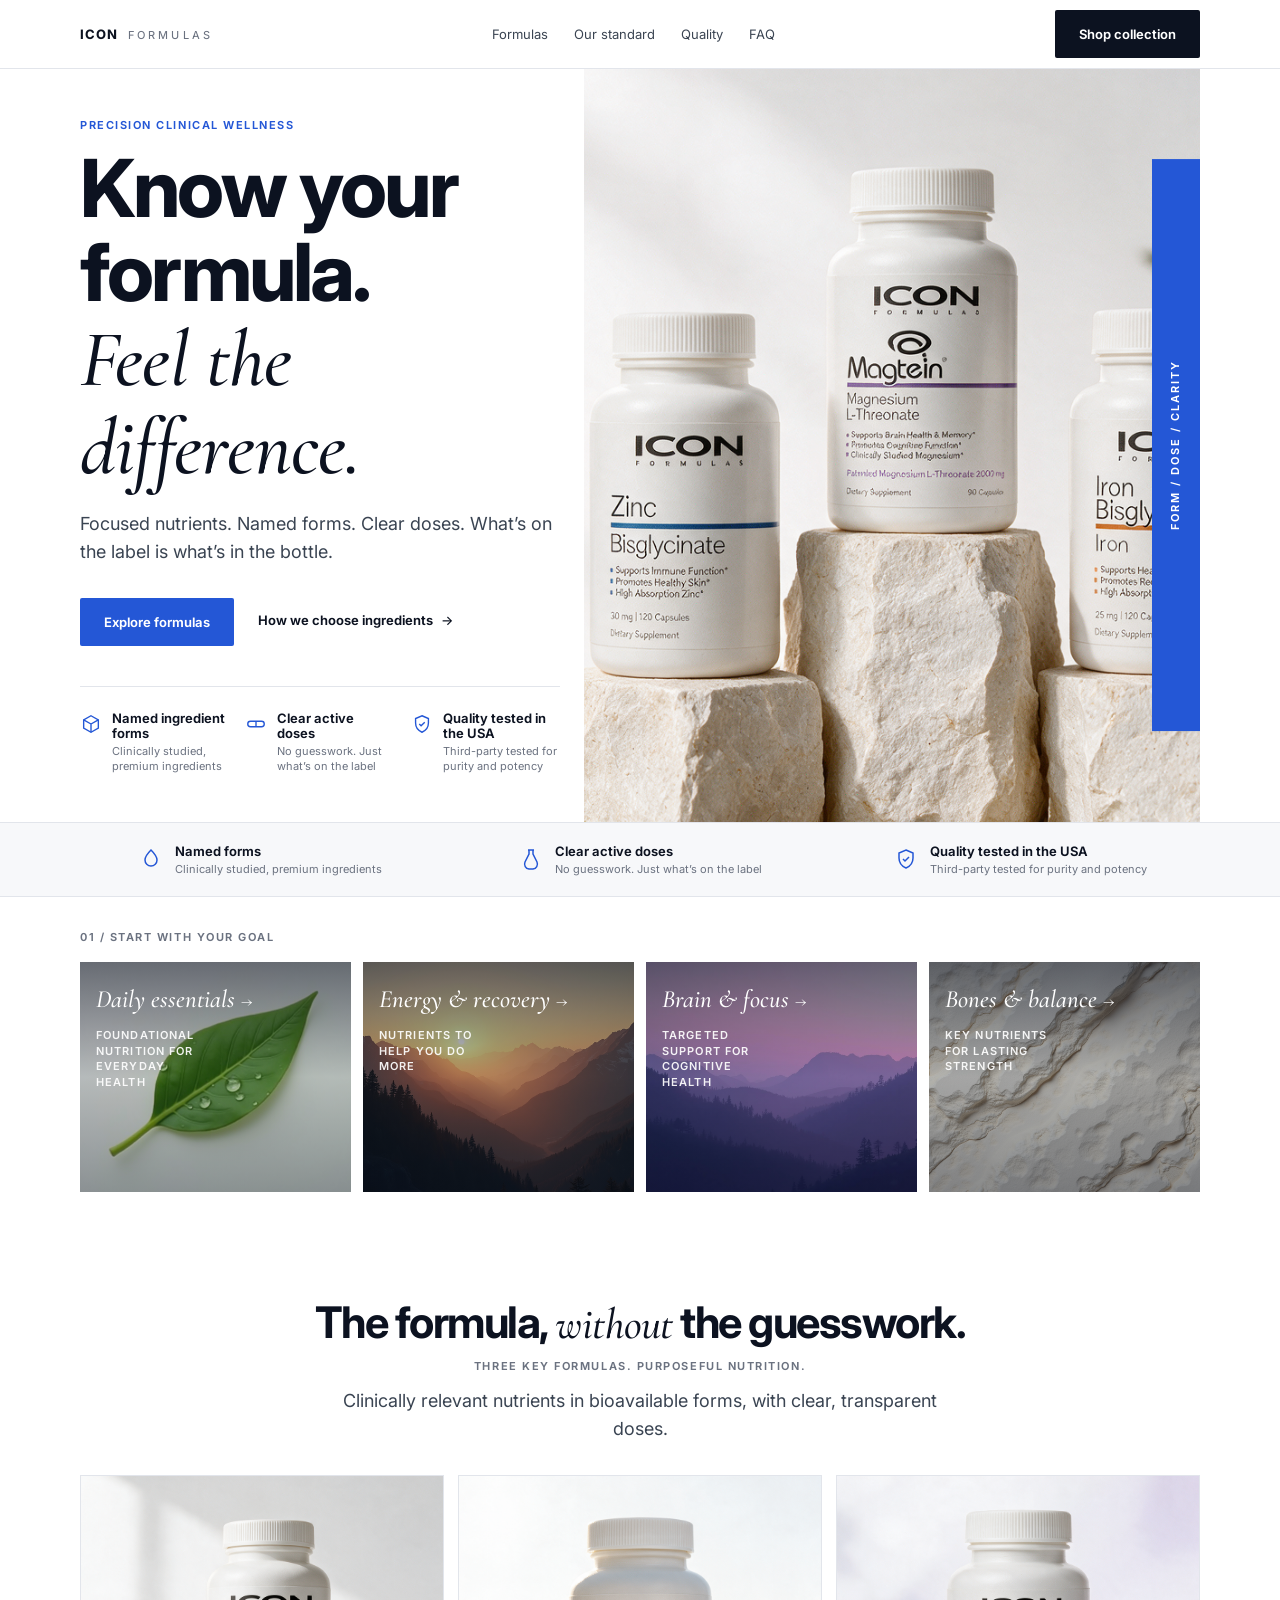
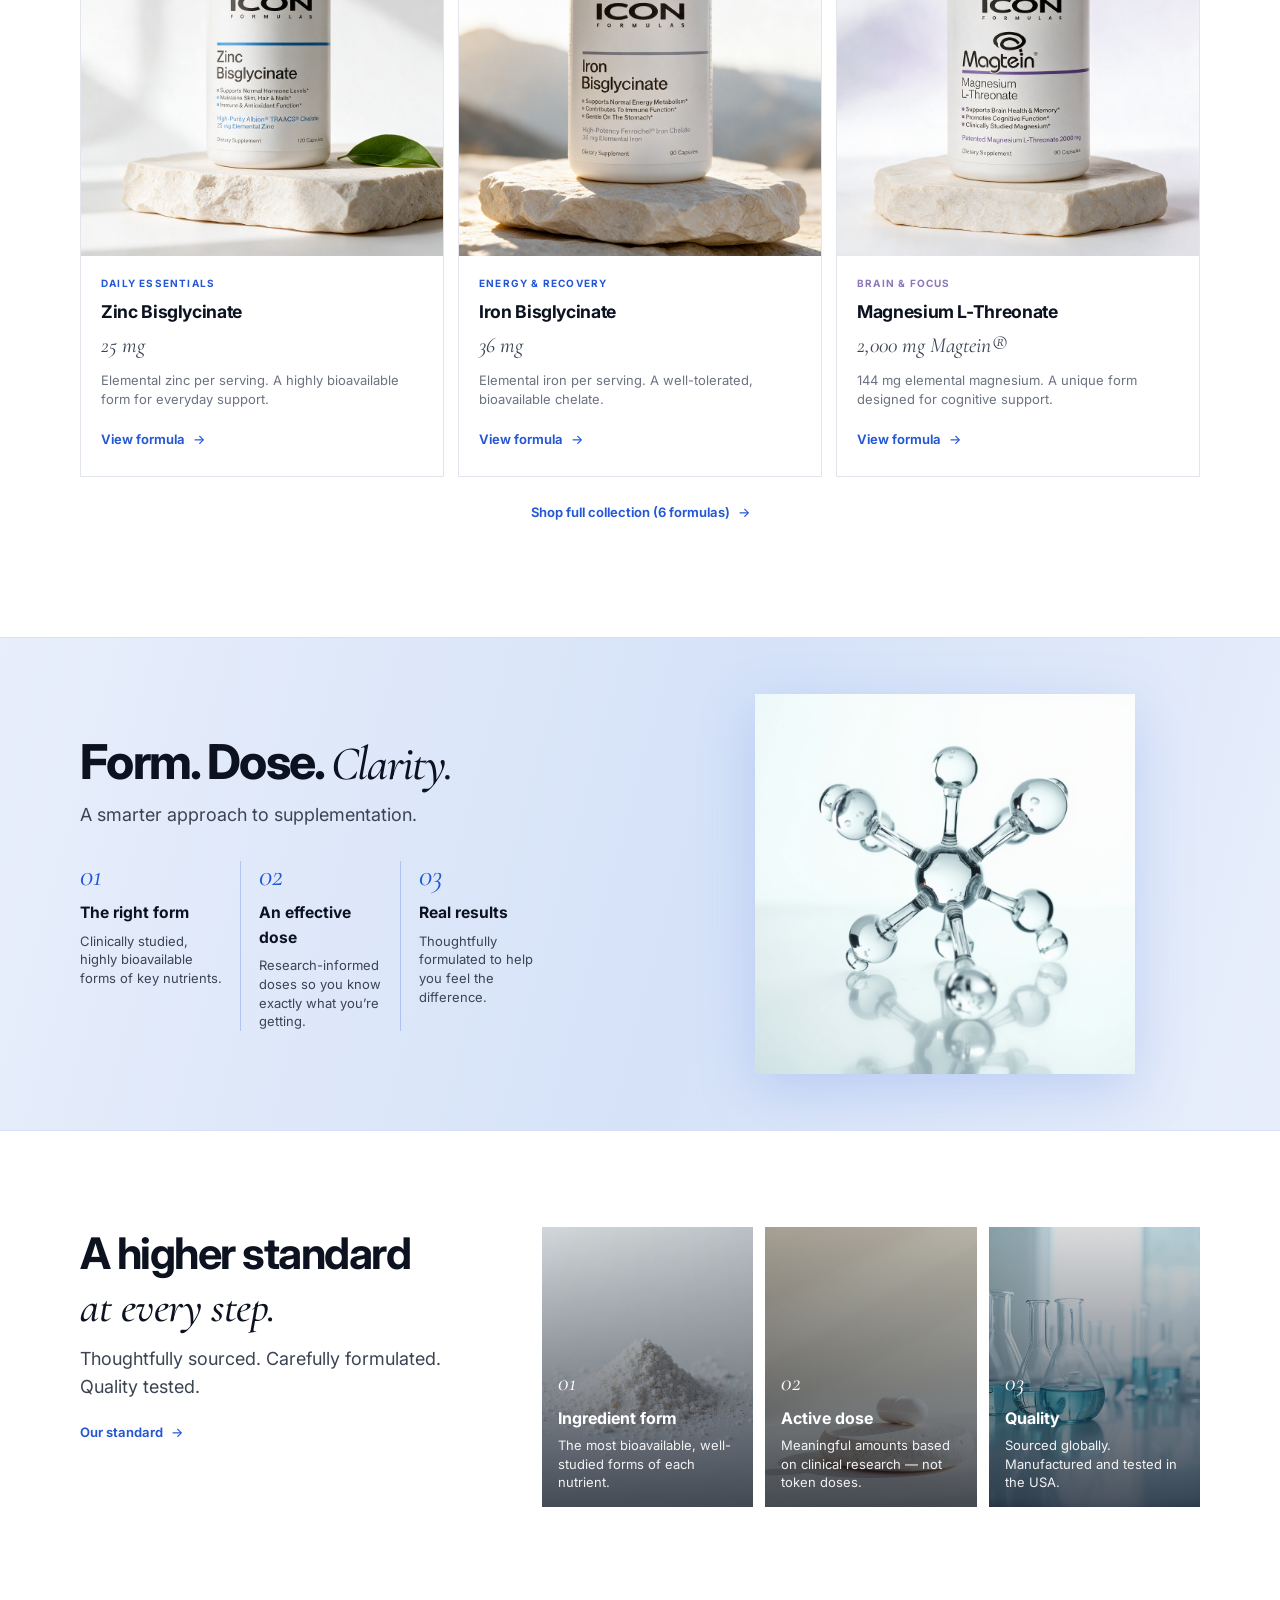
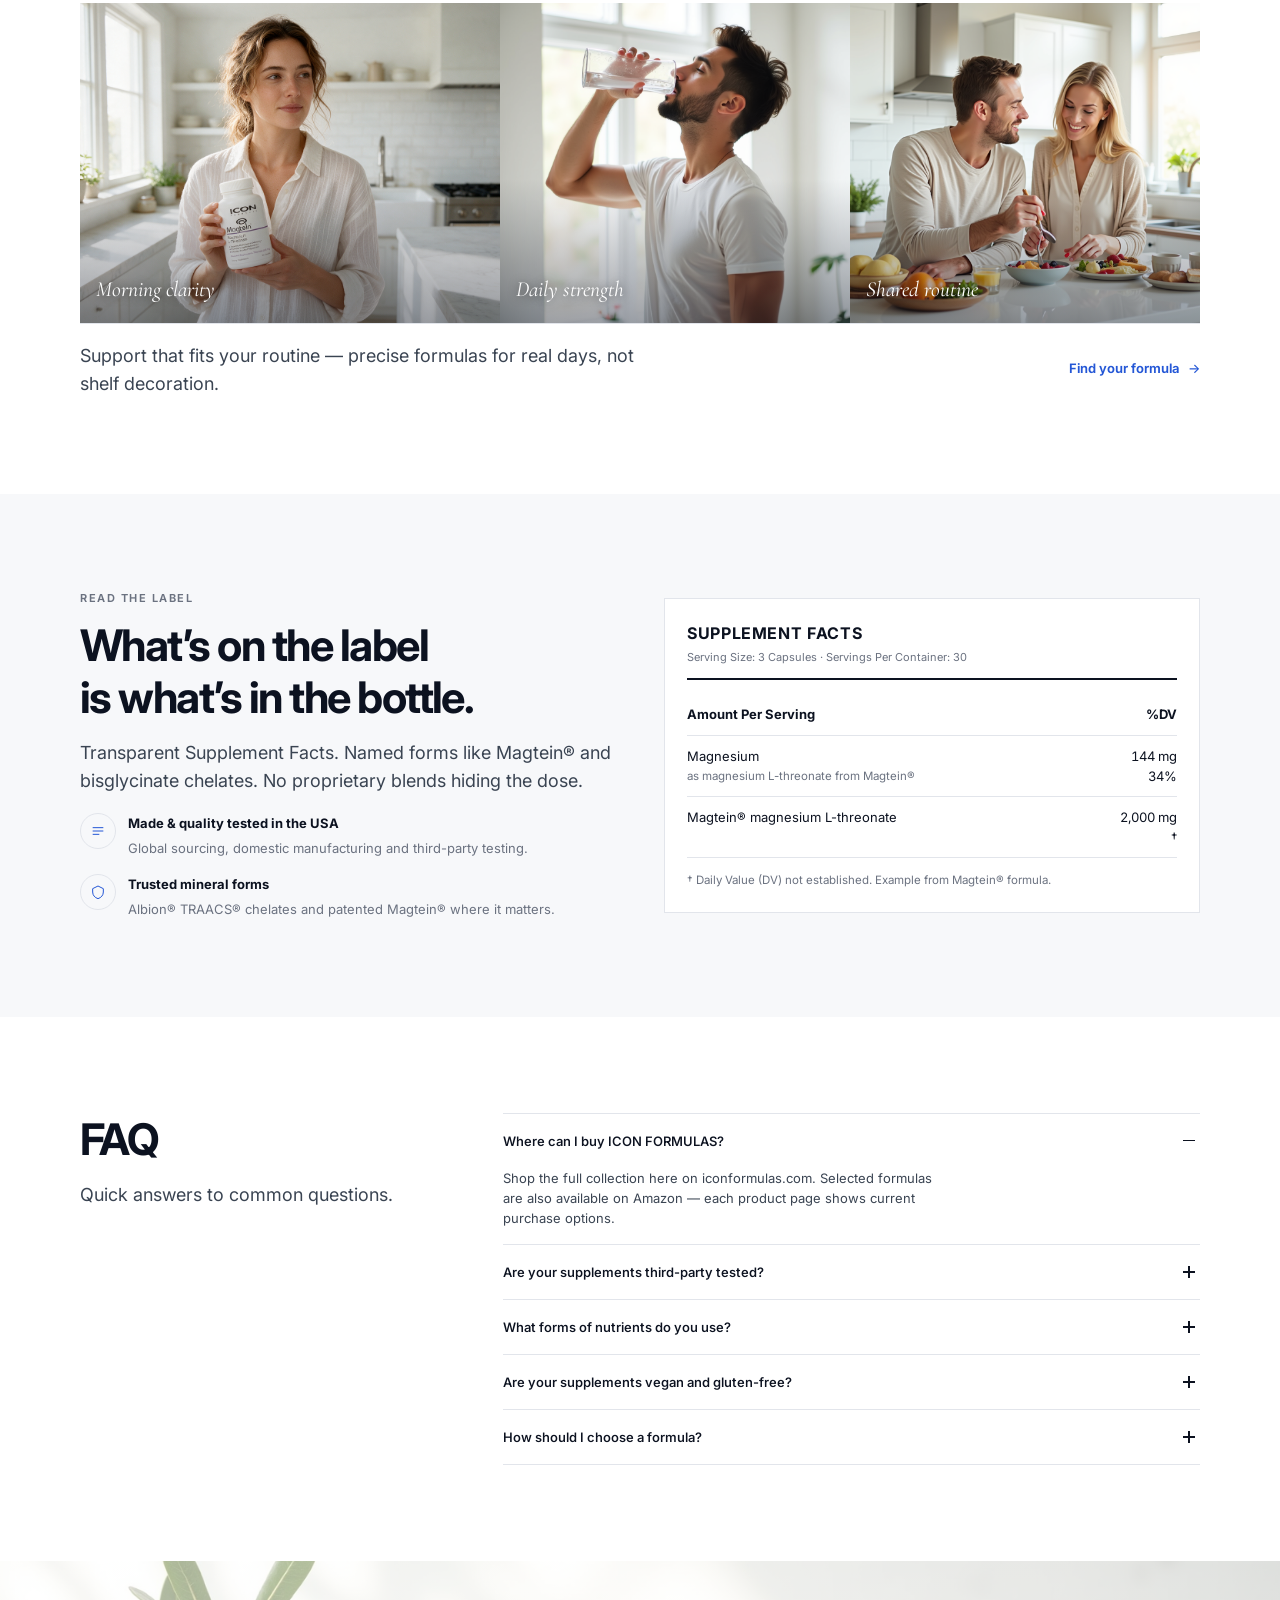
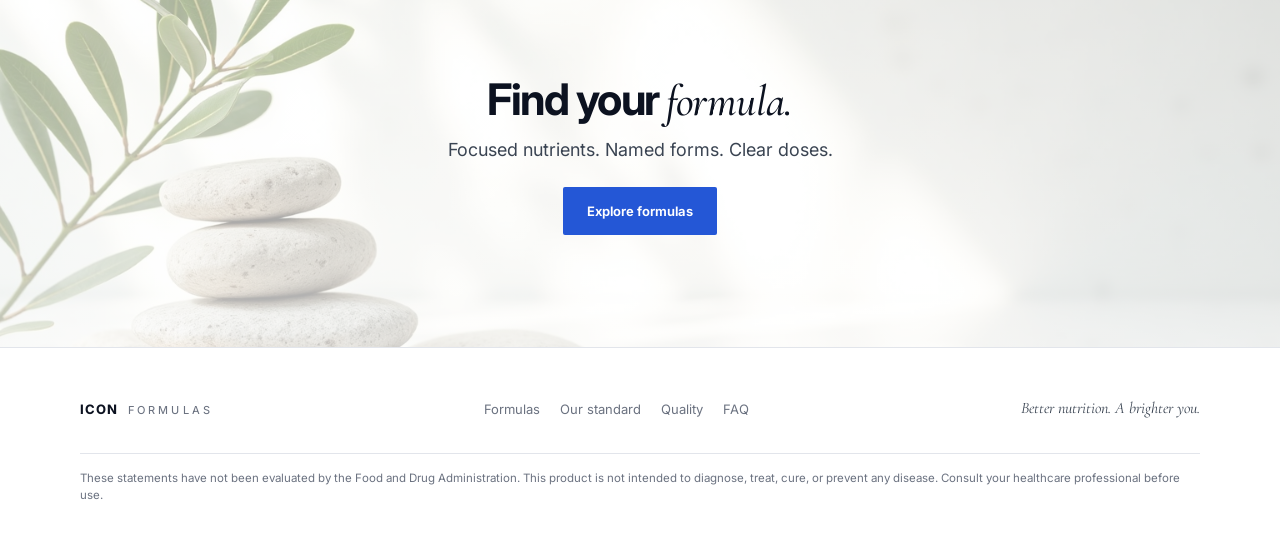
==== index.html @ ffb22e3b "Icon Formulas site: white clinical editorial home, shop, 6 product pages Photo-forward layout with s" ====
<!DOCTYPE html>
<html lang="en">
<head>
  <meta charset="UTF-8" />
  <meta name="viewport" content="width=device-width, initial-scale=1" />
  <title>ICON FORMULAS — Precision in every formula</title>
  <meta name="description" content="Focused nutrients. Named forms. Clear doses. Clinical-grade minerals and vitamins with transparent labels — made and quality tested in the USA." />
  <link rel="preconnect" href="https://fonts.googleapis.com" />
  <link rel="preconnect" href="https://fonts.gstatic.com" crossorigin />
  <link href="https://fonts.googleapis.com/css2?family=Cormorant+Garamond:ital,wght@0,500;0,600;1,500;1,600&family=Inter:wght@400;500;600;700;750&display=swap" rel="stylesheet" />
  <link rel="stylesheet" href="css/styles.css" />
</head>
<body>
  <header class="site-header">
    <div class="container header-inner">
      <a class="logo" href="index.html">ICON <span>FORMULAS</span></a>
      <nav class="nav" id="site-nav" aria-label="Primary">
        <a href="shop.html">Formulas</a>
        <a href="#standard">Our standard</a>
        <a href="#quality">Quality</a>
        <a href="#faq">FAQ</a>
      </nav>
      <div class="header-actions">
        <a class="btn btn-dark" href="shop.html">Shop collection</a>
        <button class="nav-toggle" type="button" aria-label="Open menu" aria-expanded="false" aria-controls="site-nav"><span></span></button>
      </div>
    </div>
  </header>

  <main>
    <!-- HERO: text left · full-bleed product scene right -->
    <section class="hero">
      <div class="container hero-grid">
        <div class="hero-copy">
          <p class="eyebrow">Precision clinical wellness</p>
          <h1 class="display">Know your formula.<br /><em>Feel the difference.</em></h1>
          <p class="lead">Focused nutrients. Named forms. Clear doses. What’s on the label is what’s in the bottle.</p>
          <div class="hero-actions">
            <a class="btn btn-primary" href="shop.html">Explore formulas</a>
            <a class="link-arrow dark" href="#standard">How we choose ingredients</a>
          </div>
          <div class="hero-proof">
            <div class="hero-proof-item">
              <svg width="22" height="22" viewBox="0 0 24 24" fill="none" stroke="currentColor" stroke-width="1.5" aria-hidden="true"><path d="M12 3l8 4.5v9L12 21l-8-4.5v-9L12 3z"/><path d="M12 12l8-4.5M12 12v9M12 12L4 7.5"/></svg>
              <div>
                <strong>Named ingredient forms</strong>
                <span>Clinically studied, premium ingredients</span>
              </div>
            </div>
            <div class="hero-proof-item">
              <svg width="22" height="22" viewBox="0 0 24 24" fill="none" stroke="currentColor" stroke-width="1.5" aria-hidden="true"><rect x="3" y="9" width="18" height="6" rx="3"/><path d="M12 9v6"/></svg>
              <div>
                <strong>Clear active doses</strong>
                <span>No guesswork. Just what’s on the label</span>
              </div>
            </div>
            <div class="hero-proof-item">
              <svg width="22" height="22" viewBox="0 0 24 24" fill="none" stroke="currentColor" stroke-width="1.5" aria-hidden="true"><path d="M12 3l7 3v5c0 5-3.5 8.5-7 10-3.5-1.5-7-5-7-10V6l7-3z"/><path d="M9 12l2 2 4-4"/></svg>
              <div>
                <strong>Quality tested in the USA</strong>
                <span>Third-party tested for purity and potency</span>
              </div>
            </div>
          </div>
        </div>
        <div class="hero-visual">
          <img class="hero-scene" src="assets/gen/hero-products.png" alt="Zinc, Magtein and Iron Bisglycinate bottles on limestone" width="1248" height="832" />
          <div class="hero-badge">Form / Dose / Clarity</div>
        </div>
      </div>
    </section>

    <!-- Trust strip -->
    <section class="trust-strip" aria-label="Brand promises">
      <div class="container trust-strip-inner">
        <div class="trust-item">
          <svg width="24" height="24" viewBox="0 0 24 24" fill="none" stroke="currentColor" stroke-width="1.5" aria-hidden="true"><path d="M12 3c4 4 6 7 6 10a6 6 0 11-12 0c0-3 2-6 6-10z"/></svg>
          <div>
            <strong>Named forms</strong>
            <span>Clinically studied, premium ingredients</span>
          </div>
        </div>
        <div class="trust-item">
          <svg width="24" height="24" viewBox="0 0 24 24" fill="none" stroke="currentColor" stroke-width="1.5" aria-hidden="true"><path d="M9 3h6M10 3v4l-4 8a5 5 0 004 7h4a5 5 0 004-7l-4-8V3"/></svg>
          <div>
            <strong>Clear active doses</strong>
            <span>No guesswork. Just what’s on the label</span>
          </div>
        </div>
        <div class="trust-item">
          <svg width="24" height="24" viewBox="0 0 24 24" fill="none" stroke="currentColor" stroke-width="1.5" aria-hidden="true"><path d="M12 3l7 3v5c0 5-3.5 8.5-7 10-3.5-1.5-7-5-7-10V6l7-3z"/><path d="M9 12l2 2 4-4"/></svg>
          <div>
            <strong>Quality tested in the USA</strong>
            <span>Third-party tested for purity and potency</span>
          </div>
        </div>
      </div>
    </section>

    <!-- Goal photo tiles -->
    <section class="goals container" aria-label="Shop by goal">
      <p class="goals-label">01 / Start with your goal</p>
      <div class="goal-grid">
        <a class="goal-card" href="shop.html#daily">
          <img src="assets/gen/goal-daily.png" alt="Fresh botanical leaf" width="1024" height="1024" />
          <div class="goal-card-body">
            <h3>Daily essentials <span class="go">→</span></h3>
            <p>Foundational nutrition for everyday health</p>
          </div>
        </a>
        <a class="goal-card" href="shop.html#energy">
          <img src="assets/gen/goal-energy.png" alt="Sunlit mountain landscape" width="1024" height="1024" />
          <div class="goal-card-body">
            <h3>Energy &amp; recovery <span class="go">→</span></h3>
            <p>Nutrients to help you do more</p>
          </div>
        </a>
        <a class="goal-card" href="shop.html#brain">
          <img src="assets/gen/goal-brain.png" alt="Purple mountain ridges" width="1024" height="1024" />
          <div class="goal-card-body">
            <h3>Brain &amp; focus <span class="go">→</span></h3>
            <p>Targeted support for cognitive health</p>
          </div>
        </a>
        <a class="goal-card" href="shop.html#bones">
          <img src="assets/gen/goal-bones.png" alt="Pale limestone texture" width="1024" height="1024" />
          <div class="goal-card-body">
            <h3>Bones &amp; balance <span class="go">→</span></h3>
            <p>Key nutrients for lasting strength</p>
          </div>
        </a>
      </div>
    </section>

    <!-- Products: large bottles -->
    <section class="section" id="formulas">
      <div class="container">
        <div class="section-head centered">
          <h2 class="h2">The formula, <em class="serif-accent">without</em> the guesswork.</h2>
          <p class="kicker">Three key formulas. Purposeful nutrition.</p>
          <p class="lead">Clinically relevant nutrients in bioavailable forms, with clear, transparent doses.</p>
        </div>
        <div class="product-grid">
          <a class="product-card" href="product-zinc.html">
            <div class="product-card-media">
              <img src="assets/gen/card-zinc.png" alt="Zinc Bisglycinate on limestone" width="1024" height="1024" />
            </div>
            <div class="product-card-body">
              <p class="tag">Daily essentials</p>
              <h3>Zinc Bisglycinate</h3>
              <p class="dose">25 mg</p>
              <p>Elemental zinc per serving. A highly bioavailable form for everyday support.</p>
              <span class="link-arrow">View formula</span>
            </div>
          </a>
          <a class="product-card" href="product-iron.html">
            <div class="product-card-media">
              <img src="assets/gen/card-iron.png" alt="Iron Bisglycinate on limestone" width="1024" height="1024" />
            </div>
            <div class="product-card-body">
              <p class="tag">Energy &amp; recovery</p>
              <h3>Iron Bisglycinate</h3>
              <p class="dose">36 mg</p>
              <p>Elemental iron per serving. A well-tolerated, bioavailable chelate.</p>
              <span class="link-arrow">View formula</span>
            </div>
          </a>
          <a class="product-card" href="product-magtein.html">
            <div class="product-card-media">
              <img src="assets/gen/card-magtein.png" alt="Magtein Magnesium L-Threonate on limestone" width="1024" height="1024" />
            </div>
            <div class="product-card-body">
              <p class="tag violet">Brain &amp; focus</p>
              <h3>Magnesium L-Threonate</h3>
              <p class="dose">2,000 mg Magtein®</p>
              <p>144 mg elemental magnesium. A unique form designed for cognitive support.</p>
              <span class="link-arrow">View formula</span>
            </div>
          </a>
        </div>
        <p style="text-align:center;margin-top:22px;">
          <a class="link-arrow" href="shop.html">Shop full collection (6 formulas)</a>
        </p>
      </div>
    </section>

    <!-- Form. Dose. Clarity. + molecule -->
    <section class="method" id="method">
      <div class="container method-grid">
        <div class="method-left">
          <h2 class="method-title">Form. Dose. <em>Clarity.</em></h2>
          <p class="lead">A smarter approach to supplementation.</p>
          <div class="method-pillars">
            <article class="method-pillar">
              <div class="num">01</div>
              <h3>The right form</h3>
              <p>Clinically studied, highly bioavailable forms of key nutrients.</p>
            </article>
            <article class="method-pillar">
              <div class="num">02</div>
              <h3>An effective dose</h3>
              <p>Research-informed doses so you know exactly what you’re getting.</p>
            </article>
            <article class="method-pillar">
              <div class="num">03</div>
              <h3>Real results</h3>
              <p>Thoughtfully formulated to help you feel the difference.</p>
            </article>
          </div>
        </div>
        <div class="method-visual">
          <img src="assets/gen/method-molecule.png" alt="Glass molecular model" width="380" height="380" />
        </div>
      </div>
    </section>

    <!-- Higher standard: text + 3 photo cards -->
    <section class="section" id="standard">
      <div class="container standard-grid">
        <div class="standard-copy">
          <h2 class="h2">A higher standard<br /><em class="serif-accent">at every step.</em></h2>
          <p class="lead">Thoughtfully sourced. Carefully formulated. Quality tested.</p>
          <a class="link-arrow" href="#quality">Our standard</a>
        </div>
        <div class="standard-cards">
          <article class="standard-card">
            <img src="assets/gen/std-ingredient.png" alt="Mineral ingredient powder" width="640" height="800" />
            <div class="standard-card-body">
              <div class="num">01</div>
              <h3>Ingredient form</h3>
              <p>The most bioavailable, well-studied forms of each nutrient.</p>
            </div>
          </article>
          <article class="standard-card">
            <img src="assets/gen/std-dose.png" alt="Capsule on limestone" width="640" height="800" />
            <div class="standard-card-body">
              <div class="num">02</div>
              <h3>Active dose</h3>
              <p>Meaningful amounts based on clinical research — not token doses.</p>
            </div>
          </article>
          <article class="standard-card">
            <img src="assets/gen/std-quality.png" alt="Laboratory glassware" width="640" height="800" />
            <div class="standard-card-body">
              <div class="num">03</div>
              <h3>Quality</h3>
              <p>Sourced globally. Manufactured and tested in the USA.</p>
            </div>
          </article>
        </div>
      </div>
    </section>

    <!-- Lifestyle: people -->
    <section class="section" style="padding-top:0;">
      <div class="container">
        <div class="lifestyle">
          <figure>
            <img src="assets/gen/life-with-product.png" alt="Woman holding Magtein bottle in bright kitchen" width="1248" height="832" />
            <figcaption>Morning clarity</figcaption>
          </figure>
          <figure>
            <img src="assets/gen/life-man.png" alt="Man in healthy daily routine" width="1024" height="1024" />
            <figcaption>Daily strength</figcaption>
          </figure>
          <figure>
            <img src="assets/gen/life-couple.png" alt="Couple preparing healthy breakfast" width="1536" height="1024" />
            <figcaption>Shared routine</figcaption>
          </figure>
        </div>
        <div class="lifestyle-note">
          <p class="lead" style="max-width:36rem;">Support that fits your routine — precise formulas for real days, not shelf decoration.</p>
          <a class="link-arrow" href="shop.html">Find your formula</a>
        </div>
      </div>
    </section>

    <!-- Read the label -->
    <section class="section section-soft" id="quality">
      <div class="container label-block">
        <div>
          <p class="eyebrow eyebrow-muted">Read the label</p>
          <h2 class="h2">What’s on the label<br />is what’s in the bottle.</h2>
          <p class="lead">Transparent Supplement Facts. Named forms like Magtein® and bisglycinate chelates. No proprietary blends hiding the dose.</p>
          <ul class="trust-list">
            <li>
              <div class="icon" aria-hidden="true">
                <svg width="16" height="16" viewBox="0 0 24 24" fill="none" stroke="currentColor" stroke-width="1.5"><path d="M4 7h16M4 12h16M4 17h10"/></svg>
              </div>
              <div>
                <strong>Made &amp; quality tested in the USA</strong>
                <span>Global sourcing, domestic manufacturing and third-party testing.</span>
              </div>
            </li>
            <li>
              <div class="icon" aria-hidden="true">
                <svg width="16" height="16" viewBox="0 0 24 24" fill="none" stroke="currentColor" stroke-width="1.5"><path d="M12 3l8 4v5c0 5-3.2 8.4-8 10-4.8-1.6-8-5-8-10V7l8-4z"/></svg>
              </div>
              <div>
                <strong>Trusted mineral forms</strong>
                <span>Albion® TRAACS® chelates and patented Magtein® where it matters.</span>
              </div>
            </li>
          </ul>
        </div>
        <div class="label-facts" aria-label="Example Supplement Facts">
          <h4>Supplement Facts</h4>
          <p class="serving">Serving Size: 3 Capsules · Servings Per Container: 30</p>
          <table class="facts-table">
            <thead>
              <tr><th>Amount Per Serving</th><th>%DV</th></tr>
            </thead>
            <tbody>
              <tr>
                <td>Magnesium<span class="sub">as magnesium L-threonate from Magtein®</span></td>
                <td>144 mg<br />34%</td>
              </tr>
              <tr>
                <td>Magtein® magnesium L-threonate</td>
                <td>2,000 mg<br />†</td>
              </tr>
            </tbody>
          </table>
          <p class="muted" style="font-size:11.5px;margin:14px 0 0;">† Daily Value (DV) not established. Example from Magtein® formula.</p>
        </div>
      </div>
    </section>

    <!-- FAQ -->
    <section class="section" id="faq">
      <div class="container faq-grid">
        <div>
          <h2 class="h2">FAQ</h2>
          <p class="lead">Quick answers to common questions.</p>
        </div>
        <div class="faq-list">
          <div class="faq-item" open>
            <button type="button" aria-expanded="true">Where can I buy ICON FORMULAS?<span class="icon-plus" aria-hidden="true"></span></button>
            <div class="answer">Shop the full collection here on iconformulas.com. Selected formulas are also available on Amazon — each product page shows current purchase options.</div>
          </div>
          <div class="faq-item">
            <button type="button" aria-expanded="false">Are your supplements third-party tested?<span class="icon-plus" aria-hidden="true"></span></button>
            <div class="answer">Yes. Every batch is manufactured in the USA under cGMP standards and tested for identity, purity, and potency.</div>
          </div>
          <div class="faq-item">
            <button type="button" aria-expanded="false">What forms of nutrients do you use?<span class="icon-plus" aria-hidden="true"></span></button>
            <div class="answer">Named, bioavailable forms — including bisglycinate chelates and patented Magtein® magnesium L-threonate. No proprietary blends; the form and dose are always on the label.</div>
          </div>
          <div class="faq-item">
            <button type="button" aria-expanded="false">Are your supplements vegan and gluten-free?<span class="icon-plus" aria-hidden="true"></span></button>
            <div class="answer">Our capsules are vegetarian (hypromellose). Formulas are formulated without gluten. Always check the Supplement Facts panel on your bottle for the full ingredient list.</div>
          </div>
          <div class="faq-item">
            <button type="button" aria-expanded="false">How should I choose a formula?<span class="icon-plus" aria-hidden="true"></span></button>
            <div class="answer">Start with your goal — daily essentials, energy &amp; recovery, brain &amp; focus, or bones &amp; balance — then check the named form and dose on each product page. When in doubt, consult your healthcare professional.</div>
          </div>
        </div>
      </div>
    </section>

    <!-- CTA with stone photo -->
    <section class="cta-band">
      <img src="assets/gen/cta-stone.png" alt="" width="1536" height="768" />
      <div class="container">
        <h2 class="h2">Find your <em class="serif-accent">formula.</em></h2>
        <p class="lead">Focused nutrients. Named forms. Clear doses.</p>
        <a class="btn btn-primary" href="shop.html">Explore formulas</a>
      </div>
    </section>
  </main>

  <footer class="site-footer">
    <div class="container">
      <div class="footer-inner">
        <a class="logo" href="index.html">ICON <span>FORMULAS</span></a>
        <nav class="footer-nav" aria-label="Footer">
          <a href="shop.html">Formulas</a>
          <a href="#standard">Our standard</a>
          <a href="#quality">Quality</a>
          <a href="#faq">FAQ</a>
        </nav>
        <p class="footer-note">Better nutrition. <em>A brighter you.</em></p>
      </div>
      <p class="footer-legal">These statements have not been evaluated by the Food and Drug Administration. This product is not intended to diagnose, treat, cure, or prevent any disease. Consult your healthcare professional before use.</p>
    </div>
  </footer>
  <script src="js/main.js"></script>
</body>
</html>
---- css/styles.css ----
/* ICON FORMULAS — design tokens (design-system: primitive → semantic → component)
   Style: Exaggerated Minimalism / photo-based clinical editorial
   Palette from brief: white, ink, cobalt — not generic AI pink */

/* ========== Layer 1: Primitive ========== */
:root {
  /* color */
  --color-white: #ffffff;
  --color-gray-25: #fcfcfd;
  --color-gray-50: #f7f8fa;
  --color-gray-100: #eef0f4;
  --color-gray-200: #e2e5eb;
  --color-gray-300: #c9ced8;
  --color-gray-500: #6b7280;
  --color-gray-700: #3a4452;
  --color-ink: #0c1220;
  --color-cobalt-50: #e8eefb;
  --color-cobalt-100: #d5e2f8;
  --color-cobalt-500: #2457d6;
  --color-cobalt-700: #1a3fa8;
  --color-violet-400: #8b78b8;
  --color-violet-600: #6f5f98;

  /* type */
  --font-sans: "Inter", system-ui, -apple-system, "Segoe UI", sans-serif;
  --font-serif: "Cormorant Garamond", "Times New Roman", serif;
  --text-xs: 0.6875rem;
  --text-sm: 0.8125rem;
  --text-base: 1rem;
  --text-lg: 1.125rem;
  --text-xl: 1.375rem;
  --text-2xl: 1.75rem;
  --text-3xl: 2.25rem;
  --text-4xl: clamp(2.5rem, 5.5vw, 4.25rem);
  --text-5xl: clamp(2.75rem, 6.5vw, 5rem);
  --leading-tight: 1.05;
  --leading-snug: 1.2;
  --leading-body: 1.55;
  --tracking-display: -0.035em;
  --tracking-label: 0.14em;

  /* space (4px) */
  --space-1: 0.25rem;
  --space-2: 0.5rem;
  --space-3: 0.75rem;
  --space-4: 1rem;
  --space-5: 1.25rem;
  --space-6: 1.5rem;
  --space-8: 2rem;
  --space-10: 2.5rem;
  --space-12: 3rem;
  --space-16: 4rem;
  --space-20: 5rem;
  --space-24: 6rem;

  /* radius / shadow / motion */
  --radius-none: 0;
  --radius-sm: 2px;
  --radius-md: 4px;
  --radius-full: 999px;
  --shadow-sm: 0 1px 2px rgb(12 18 32 / 0.05);
  --shadow-md: 0 8px 24px rgb(12 18 32 / 0.1);
  --shadow-product: 0 18px 32px rgb(12 18 32 / 0.14);
  --duration-fast: 150ms;
  --duration-normal: 220ms;
  --ease-out: cubic-bezier(0.22, 1, 0.36, 1);
}

/* ========== Layer 2: Semantic ========== */
:root {
  --color-bg: var(--color-white);
  --color-bg-soft: var(--color-gray-50);
  --color-bg-band: var(--color-cobalt-50);
  --color-fg: var(--color-ink);
  --color-fg-muted: var(--color-gray-500);
  --color-fg-secondary: var(--color-gray-700);
  --color-primary: var(--color-cobalt-500);
  --color-primary-hover: var(--color-cobalt-700);
  --color-on-primary: var(--color-white);
  --color-accent: var(--color-violet-400);
  --color-border: var(--color-gray-200);
  --color-border-strong: var(--color-gray-300);
  --color-ring: var(--color-cobalt-500);

  --space-section: clamp(3.5rem, 8vw, 6rem);
  --space-gutter: clamp(1.15rem, 3.5vw, 2.5rem);
  --max-width: 1120px;
}

/* ========== Layer 3: Component ========== */
:root {
  --button-bg: var(--color-primary);
  --button-fg: var(--color-on-primary);
  --button-hover-bg: var(--color-primary-hover);
  --button-radius: var(--radius-sm);
  --button-min-h: 48px;
  --card-bg: var(--color-white);
  --card-border: var(--color-border);
  --card-radius: var(--radius-none);
  --header-h: 68px;
}

/* ========== Reset ========== */
*,
*::before,
*::after { box-sizing: border-box; }

html { scroll-behavior: smooth; }

body {
  margin: 0;
  font-family: var(--font-sans);
  font-size: var(--text-base);
  line-height: var(--leading-body);
  color: var(--color-fg);
  background: var(--color-bg);
  -webkit-font-smoothing: antialiased;
}

img { max-width: 100%; height: auto; display: block; }
a { color: inherit; text-decoration: none; }
button { font: inherit; cursor: pointer; border: 0; background: none; color: inherit; }

:focus-visible {
  outline: 2px solid var(--color-ring);
  outline-offset: 3px;
}

.container {
  width: min(var(--max-width), 100% - var(--space-gutter) * 2);
  margin-inline: auto;
}

/* ========== Type — Exaggerated Minimalism ========== */
.eyebrow {
  font-size: var(--text-xs);
  font-weight: 650;
  letter-spacing: var(--tracking-label);
  text-transform: uppercase;
  color: var(--color-primary);
  margin: 0 0 var(--space-3);
}

.eyebrow-muted { color: var(--color-fg-muted); }

.display {
  font-family: var(--font-sans);
  font-weight: 750;
  font-size: var(--text-5xl);
  line-height: var(--leading-tight);
  letter-spacing: var(--tracking-display);
  margin: 0;
}

.display em,
.serif-accent {
  font-family: var(--font-serif);
  font-style: italic;
  font-weight: 500;
  letter-spacing: -0.01em;
}

.h2 {
  font-size: clamp(1.85rem, 3.4vw, 2.75rem);
  font-weight: 700;
  letter-spacing: var(--tracking-display);
  line-height: var(--leading-snug);
  margin: 0 0 var(--space-4);
}

.h3 {
  font-size: var(--text-lg);
  font-weight: 650;
  letter-spacing: -0.015em;
  margin: 0 0 var(--space-2);
}

.lead {
  font-size: var(--text-lg);
  color: var(--color-fg-secondary);
  max-width: 38rem;
  margin: 0;
}

.muted { color: var(--color-fg-muted); }

.kicker {
  font-size: var(--text-xs);
  font-weight: 650;
  letter-spacing: var(--tracking-label);
  text-transform: uppercase;
  color: var(--color-fg-muted);
  margin: 0 0 var(--space-3);
}

/* ========== Header ========== */
.site-header {
  position: sticky;
  top: 0;
  z-index: 50;
  background: rgb(255 255 255 / 0.94);
  backdrop-filter: blur(12px);
  border-bottom: 1px solid var(--color-border);
}

.header-inner {
  display: flex;
  align-items: center;
  justify-content: space-between;
  gap: var(--space-5);
  min-height: var(--header-h);
}

.logo {
  display: flex;
  align-items: baseline;
  gap: 10px;
  font-weight: 750;
  letter-spacing: 0.08em;
  font-size: var(--text-sm);
  text-transform: uppercase;
}

.logo span {
  font-weight: 450;
  letter-spacing: 0.28em;
  color: var(--color-fg-muted);
  font-size: var(--text-xs);
}

.nav { display: flex; align-items: center; gap: 26px; }

.nav a {
  font-size: var(--text-sm);
  color: var(--color-fg-secondary);
  transition: color var(--duration-fast) var(--ease-out);
}

.nav a:hover,
.nav a[aria-current="page"] { color: var(--color-fg); }
.nav a[aria-current="page"] { font-weight: 650; }

.header-actions { display: flex; align-items: center; gap: var(--space-3); }

.nav-toggle {
  display: none;
  width: 44px;
  height: 44px;
  place-items: center;
  border: 1px solid var(--color-border);
  border-radius: var(--radius-md);
}

.nav-toggle span,
.nav-toggle span::before,
.nav-toggle span::after {
  display: block;
  width: 18px;
  height: 1.5px;
  background: var(--color-fg);
  position: relative;
}
.nav-toggle span::before,
.nav-toggle span::after { content: ""; position: absolute; left: 0; }
.nav-toggle span::before { top: -6px; }
.nav-toggle span::after { top: 6px; }

/* ========== Buttons / links ========== */
.btn {
  display: inline-flex;
  align-items: center;
  justify-content: center;
  gap: 10px;
  min-height: var(--button-min-h);
  padding: 0 var(--space-6);
  border-radius: var(--button-radius);
  font-size: var(--text-sm);
  font-weight: 650;
  cursor: pointer;
  transition:
    background var(--duration-fast) var(--ease-out),
    color var(--duration-fast) var(--ease-out),
    border-color var(--duration-fast) var(--ease-out);
}

.btn-primary {
  background: var(--button-bg);
  color: var(--button-fg);
}
.btn-primary:hover { background: var(--button-hover-bg); }

.btn-dark {
  background: var(--color-ink);
  color: var(--color-white);
}
.btn-dark:hover { background: var(--color-gray-700); }

.btn-ghost {
  border: 1px solid var(--color-border-strong);
  color: var(--color-fg);
  background: var(--color-white);
}
.btn-ghost:hover { border-color: var(--color-fg); }

.link-arrow {
  display: inline-flex;
  align-items: center;
  gap: 8px;
  font-size: var(--text-sm);
  font-weight: 650;
  color: var(--color-primary);
  border-bottom: 1px solid transparent;
  padding-bottom: 2px;
  transition: border-color var(--duration-fast) var(--ease-out);
}
.link-arrow:hover { border-bottom-color: var(--color-primary); }
.link-arrow.dark { color: var(--color-fg); }
.link-arrow.dark:hover { border-bottom-color: var(--color-fg); }
.link-arrow::after { content: "→"; font-weight: 500; }

/* ========== Hero — photo-forward, product baked in ========== */
.hero {
  border-bottom: 1px solid var(--color-border);
  overflow: hidden;
}

.hero-grid {
  display: grid;
  grid-template-columns: 0.9fr 1.1fr;
  gap: 0;
  min-height: clamp(500px, 64vh, 680px);
  align-items: stretch;
}

.hero-copy {
  display: flex;
  flex-direction: column;
  justify-content: center;
  padding: var(--space-12) clamp(var(--space-2), 2vw, var(--space-6)) var(--space-12) 0;
}

.hero-copy .display { margin-bottom: var(--space-5); }
.hero-copy .lead { margin-bottom: var(--space-8); }

.hero-actions {
  display: flex;
  flex-wrap: wrap;
  gap: var(--space-4) var(--space-6);
  align-items: center;
  margin-bottom: var(--space-10);
}

.hero-proof {
  display: grid;
  grid-template-columns: repeat(3, minmax(0, 1fr));
  gap: var(--space-4);
  padding-top: var(--space-6);
  border-top: 1px solid var(--color-border);
}

.hero-proof-item {
  display: flex;
  gap: 10px;
  align-items: flex-start;
}

.hero-proof-item svg {
  flex-shrink: 0;
  margin-top: 2px;
  color: var(--color-primary);
}

.hero-proof-item strong {
  display: block;
  font-size: var(--text-sm);
  font-weight: 650;
  line-height: var(--leading-snug);
}

.hero-proof-item span {
  display: block;
  font-size: var(--text-xs);
  color: var(--color-fg-muted);
  line-height: 1.35;
  margin-top: 2px;
}

/* Full-bleed generated hero with real bottles — no CSS overlay */
.hero-visual {
  position: relative;
  min-height: 420px;
  background: var(--color-gray-100);
  overflow: hidden;
}

.hero-visual > img.hero-scene {
  width: 100%;
  height: 100%;
  object-fit: cover;
  object-position: 62% center;
}

.hero-badge {
  position: absolute;
  right: 0;
  top: 12%;
  bottom: 12%;
  width: 48px;
  background: var(--color-primary);
  color: var(--color-on-primary);
  font-size: var(--text-xs);
  font-weight: 650;
  letter-spacing: 0.18em;
  text-transform: uppercase;
  display: flex;
  align-items: center;
  justify-content: center;
  writing-mode: vertical-rl;
  transform: rotate(180deg);
}

/* ========== Trust strip ========== */
.trust-strip {
  border-bottom: 1px solid var(--color-border);
  background: var(--color-bg-soft);
}

.trust-strip-inner {
  display: grid;
  grid-template-columns: repeat(3, minmax(0, 1fr));
  gap: var(--space-5);
  padding: 18px 0;
}

.trust-item {
  display: flex;
  gap: 12px;
  align-items: center;
  justify-content: center;
}

.trust-item svg { color: var(--color-primary); flex-shrink: 0; }
.trust-item strong { display: block; font-size: var(--text-sm); font-weight: 650; }
.trust-item span { display: block; font-size: var(--text-xs); color: var(--color-fg-muted); }

/* ========== Goal photo tiles ========== */
.goals {
  padding: var(--space-8) 0 var(--space-2);
}

.goals-label {
  font-size: var(--text-xs);
  font-weight: 650;
  letter-spacing: var(--tracking-label);
  text-transform: uppercase;
  color: var(--color-fg-muted);
  margin: 0 0 var(--space-4);
}

.goal-grid {
  display: grid;
  grid-template-columns: repeat(4, minmax(0, 1fr));
  gap: 12px;
}

.goal-card {
  position: relative;
  display: block;
  min-height: 230px;
  overflow: hidden;
  background: var(--color-gray-300);
  color: var(--color-white);
  isolation: isolate;
}

.goal-card img {
  position: absolute;
  inset: 0;
  width: 100%;
  height: 100%;
  object-fit: cover;
  transition: transform 0.45s var(--ease-out);
  z-index: -2;
}

.goal-card::after {
  content: "";
  position: absolute;
  inset: 0;
  background: linear-gradient(180deg, rgb(12 18 32 / 0.62) 0%, rgb(12 18 32 / 0.28) 50%, rgb(12 18 32 / 0.45) 100%);
  z-index: -1;
}

.goal-card:hover img { transform: scale(1.05); }

.goal-card-body {
  padding: 18px 16px;
  height: 100%;
  display: flex;
  flex-direction: column;
  min-height: 230px;
}

.goal-card h3 {
  font-family: var(--font-serif);
  font-style: italic;
  font-weight: 500;
  font-size: 1.55rem;
  margin: 0 0 10px;
}

.goal-card p {
  margin: 0;
  font-size: var(--text-xs);
  font-weight: 600;
  letter-spacing: 0.1em;
  text-transform: uppercase;
  line-height: 1.4;
  opacity: 0.92;
  max-width: 16ch;
}

.goal-card .go { margin-top: auto; font-size: 1.1rem; opacity: 0.9; }

/* ========== Sections ========== */
.section { padding: var(--space-section) 0; }
.section-soft { background: var(--color-bg-soft); }

.section-head {
  display: grid;
  grid-template-columns: 1fr 1fr;
  gap: var(--space-8);
  align-items: end;
  margin-bottom: var(--space-10);
}

.section-head.centered {
  display: block;
  text-align: center;
  margin-bottom: var(--space-8);
}

.section-head.centered .h2 { margin-bottom: var(--space-2); }
.section-head.centered .lead {
  margin: var(--space-3) auto 0;
  text-align: center;
  max-width: 40rem;
}

.section-head .lead { justify-self: end; }

/* ========== Product cards — full photo, bottle baked in ========== */
.product-grid {
  display: grid;
  grid-template-columns: repeat(3, minmax(0, 1fr));
  gap: 14px;
}

.product-card {
  display: flex;
  flex-direction: column;
  background: var(--card-bg);
  border: 1px solid var(--card-border);
  overflow: hidden;
  transition:
    border-color var(--duration-normal) var(--ease-out),
    transform var(--duration-normal) var(--ease-out);
}

.product-card:hover {
  border-color: var(--color-border-strong);
  transform: translateY(-2px);
}

.product-card-media {
  aspect-ratio: 1 / 1.05;
  overflow: hidden;
  background: var(--color-gray-100);
}

.product-card-media img {
  width: 100%;
  height: 100%;
  object-fit: cover;
  transition: transform 0.45s var(--ease-out);
}

.product-card:hover .product-card-media img { transform: scale(1.03); }

.product-card-body {
  padding: var(--space-5) var(--space-5) var(--space-6);
  display: flex;
  flex-direction: column;
  flex: 1;
}

.product-card-body .tag {
  font-size: 10px;
  font-weight: 700;
  letter-spacing: 0.12em;
  text-transform: uppercase;
  color: var(--color-primary);
  margin: 0 0 10px;
}

.product-card-body .tag.violet { color: var(--color-accent); }

.product-card-body h3 {
  font-size: 1.1rem;
  margin: 0 0 8px;
  letter-spacing: -0.02em;
  line-height: var(--leading-snug);
}

.product-card-body .dose {
  font-family: var(--font-serif);
  font-style: italic;
  font-size: 1.35rem;
  color: var(--color-fg-secondary);
  margin: 0 0 10px;
}

.product-card-body p {
  font-size: var(--text-sm);
  color: var(--color-fg-muted);
  margin: 0 0 var(--space-5);
  line-height: 1.45;
}

.product-card-body .link-arrow { margin-top: auto; }

/* ========== Method band ========== */
.method {
  background: linear-gradient(105deg, var(--color-cobalt-50) 0%, var(--color-cobalt-100) 55%, var(--color-cobalt-50) 100%);
  border-block: 1px solid var(--color-cobalt-100);
  overflow: hidden;
}

.method-grid {
  display: grid;
  grid-template-columns: 1.15fr 1fr;
  gap: var(--space-6);
  align-items: center;
  padding: clamp(2.25rem, 5vw, 3.5rem) 0;
}

.method-title {
  font-family: var(--font-sans);
  font-weight: 750;
  font-size: clamp(2.1rem, 3.8vw, 3rem);
  letter-spacing: var(--tracking-display);
  line-height: 1.05;
  margin: 0 0 12px;
}

.method-title em {
  font-family: var(--font-serif);
  font-style: italic;
  font-weight: 500;
}

.method-left { max-width: 30rem; }

.method-pillars {
  display: grid;
  grid-template-columns: repeat(3, minmax(0, 1fr));
  gap: 0;
  margin-top: var(--space-8);
}

.method-pillar {
  padding: 0 18px;
  border-left: 1px solid rgb(36 87 214 / 0.25);
}

.method-pillar:first-child {
  border-left: 0;
  padding-left: 0;
}

.method-pillar .num {
  font-family: var(--font-serif);
  font-style: italic;
  font-size: 1.9rem;
  color: var(--color-primary);
  line-height: 1;
  margin-bottom: 10px;
}

.method-pillar h3 { font-size: 0.98rem; margin: 0 0 6px; }
.method-pillar p {
  margin: 0;
  font-size: var(--text-sm);
  color: var(--color-fg-secondary);
  line-height: 1.45;
}

.method-visual {
  position: relative;
  min-height: 240px;
  display: flex;
  align-items: center;
  justify-content: center;
}

.method-visual img {
  width: min(100%, 380px);
  filter: drop-shadow(0 16px 28px rgb(36 87 214 / 0.18));
}

/* ========== Standard photo cards ========== */
.standard-grid {
  display: grid;
  grid-template-columns: 0.85fr 1.35fr;
  gap: clamp(1.5rem, 4vw, 3rem);
  align-items: start;
}

.standard-copy .h2 { margin-bottom: 12px; }
.standard-copy .lead { margin-bottom: 18px; }

.standard-cards {
  display: grid;
  grid-template-columns: repeat(3, minmax(0, 1fr));
  gap: 12px;
}

.standard-card {
  position: relative;
  min-height: 280px;
  overflow: hidden;
  background: var(--color-gray-300);
  color: var(--color-white);
  isolation: isolate;
}

.standard-card img {
  position: absolute;
  inset: 0;
  width: 100%;
  height: 100%;
  object-fit: cover;
  z-index: -2;
}

.standard-card::after {
  content: "";
  position: absolute;
  inset: 0;
  background: linear-gradient(180deg, rgb(12 18 32 / 0.15) 0%, rgb(12 18 32 / 0.72) 100%);
  z-index: -1;
}

.standard-card-body {
  position: absolute;
  left: 0;
  right: 0;
  bottom: 0;
  padding: 16px;
}

.standard-card-body .num {
  font-family: var(--font-serif);
  font-style: italic;
  font-size: 1.5rem;
  margin-bottom: 4px;
}

.standard-card-body h3 { font-size: var(--text-base); margin: 0 0 6px; }
.standard-card-body p {
  margin: 0;
  font-size: var(--text-sm);
  line-height: 1.4;
  opacity: 0.92;
}

/* ========== Lifestyle ========== */
.lifestyle {
  display: grid;
  grid-template-columns: 1.2fr 1fr 1fr;
  gap: 0;
  min-height: 320px;
}

.lifestyle figure {
  margin: 0;
  position: relative;
  min-height: 300px;
  overflow: hidden;
  background: var(--color-gray-100);
}

.lifestyle figure img {
  width: 100%;
  height: 100%;
  object-fit: cover;
  position: absolute;
  inset: 0;
}

.lifestyle figure::after {
  content: "";
  position: absolute;
  inset: 0;
  background: linear-gradient(180deg, transparent 55%, rgb(12 18 32 / 0.4) 100%);
  pointer-events: none;
}

.lifestyle figcaption {
  position: absolute;
  left: 16px;
  bottom: 16px;
  z-index: 1;
  color: var(--color-white);
  font-family: var(--font-serif);
  font-style: italic;
  font-size: 1.35rem;
  text-shadow: 0 1px 10px rgb(0 0 0 / 0.65);
}

.lifestyle-note {
  grid-column: 1 / -1;
  display: flex;
  justify-content: space-between;
  gap: var(--space-5);
  flex-wrap: wrap;
  padding: 18px 0 0;
  border-top: 1px solid var(--color-border);
}

/* ========== Label / facts ========== */
.label-block {
  display: grid;
  grid-template-columns: 1fr 1fr;
  gap: clamp(1.5rem, 4vw, 3rem);
  align-items: center;
}

.label-facts {
  background: var(--color-white);
  border: 1px solid var(--color-border);
  padding: 22px;
}

.label-facts h4 {
  margin: 0 0 4px;
  font-size: var(--text-base);
  letter-spacing: 0.04em;
  text-transform: uppercase;
}

.label-facts .serving {
  font-size: var(--text-xs);
  color: var(--color-fg-muted);
  margin: 0 0 14px;
  padding-bottom: 12px;
  border-bottom: 2px solid var(--color-fg);
}

.facts-table {
  width: 100%;
  border-collapse: collapse;
  font-size: var(--text-sm);
}

.facts-table th,
.facts-table td {
  padding: 10px 0;
  border-bottom: 1px solid var(--color-border);
  text-align: left;
  vertical-align: top;
}

.facts-table th:last-child,
.facts-table td:last-child {
  text-align: right;
  font-variant-numeric: tabular-nums;
  white-space: nowrap;
  padding-left: 12px;
}

.facts-table .sub {
  display: block;
  font-size: 11.5px;
  color: var(--color-fg-muted);
  font-weight: 400;
  margin-top: 2px;
}

.trust-list {
  list-style: none;
  margin: 18px 0 0;
  padding: 0;
  display: grid;
  gap: 14px;
}

.trust-list li {
  display: grid;
  grid-template-columns: 36px 1fr;
  gap: 12px;
  align-items: start;
}

.trust-list .icon {
  width: 36px;
  height: 36px;
  border: 1px solid var(--color-border);
  border-radius: var(--radius-full);
  display: grid;
  place-items: center;
  color: var(--color-primary);
}

.trust-list strong { display: block; font-size: var(--text-sm); margin-bottom: 2px; }
.trust-list span {
  font-size: var(--text-sm);
  color: var(--color-fg-muted);
  line-height: 1.4;
}

/* ========== FAQ ========== */
.faq-grid {
  display: grid;
  grid-template-columns: 0.7fr 1.3fr;
  gap: clamp(1.5rem, 4vw, 3rem);
  align-items: start;
}

.faq-list { border-top: 1px solid var(--color-border); }
.faq-item { border-bottom: 1px solid var(--color-border); }

.faq-item button {
  width: 100%;
  display: flex;
  justify-content: space-between;
  align-items: center;
  gap: 16px;
  text-align: left;
  padding: 16px 0;
  font-size: var(--text-sm);
  font-weight: 550;
}

.faq-item .icon-plus {
  width: 22px;
  height: 22px;
  position: relative;
  flex-shrink: 0;
}

.faq-item .icon-plus::before,
.faq-item .icon-plus::after {
  content: "";
  position: absolute;
  background: var(--color-fg);
  transition: transform var(--duration-fast) var(--ease-out);
}

.faq-item .icon-plus::before {
  width: 12px;
  height: 1.5px;
  top: 10px;
  left: 5px;
}

.faq-item .icon-plus::after {
  width: 1.5px;
  height: 12px;
  top: 5px;
  left: 10px;
}

.faq-item[open] .icon-plus::after { transform: scaleY(0); }

.faq-item .answer {
  display: none;
  padding: 0 0 16px;
  color: var(--color-fg-secondary);
  font-size: var(--text-sm);
  line-height: 1.55;
  max-width: 54ch;
}

.faq-item[open] .answer { display: block; }

/* ========== CTA photo band ========== */
.cta-band {
  position: relative;
  color: var(--color-fg);
  text-align: center;
  padding: clamp(4.5rem, 10vw, 7rem) 0;
  overflow: hidden;
  isolation: isolate;
}

.cta-band > img {
  position: absolute;
  inset: 0;
  width: 100%;
  height: 100%;
  object-fit: cover;
  z-index: -2;
}

.cta-band::before {
  content: "";
  position: absolute;
  inset: 0;
  background: linear-gradient(180deg, rgb(255 255 255 / 0.55), rgb(255 255 255 / 0.72));
  z-index: -1;
}

.cta-band .h2 { margin-bottom: 8px; }
.cta-band .lead {
  color: var(--color-fg-secondary);
  margin: 0 auto 24px;
  text-align: center;
}

/* ========== Footer ========== */
.site-footer {
  border-top: 1px solid var(--color-border);
  padding: 32px 0;
  background: var(--color-white);
}

.footer-inner {
  display: flex;
  justify-content: space-between;
  gap: var(--space-5);
  align-items: center;
  flex-wrap: wrap;
}

.footer-nav {
  display: flex;
  gap: 20px;
  font-size: var(--text-sm);
  color: var(--color-fg-muted);
}

.footer-nav a:hover { color: var(--color-fg); }

.footer-note {
  font-family: var(--font-serif);
  font-style: italic;
  font-size: var(--text-base);
  color: var(--color-fg-secondary);
}

.footer-legal {
  margin-top: 16px;
  padding-top: 16px;
  border-top: 1px solid var(--color-border);
  font-size: 11.5px;
  color: var(--color-fg-muted);
  line-height: 1.5;
}

/* ========== Shop ========== */
.page-hero {
  padding: clamp(2.25rem, 5vw, 3.5rem) 0 28px;
  border-bottom: 1px solid var(--color-border);
}

.breadcrumbs {
  display: flex;
  flex-wrap: wrap;
  gap: 8px;
  font-size: var(--text-xs);
  color: var(--color-fg-muted);
  margin-bottom: 16px;
}

.breadcrumbs a:hover { color: var(--color-fg); }
.breadcrumbs span[aria-hidden] { opacity: 0.5; }

.shop-grid {
  display: grid;
  grid-template-columns: repeat(3, minmax(0, 1fr));
  gap: 14px;
  padding: 36px 0 72px;
}

.shop-card {
  border: 1px solid var(--card-border);
  background: var(--card-bg);
  display: flex;
  flex-direction: column;
  overflow: hidden;
  transition:
    border-color var(--duration-normal) var(--ease-out),
    transform var(--duration-normal) var(--ease-out);
}

.shop-card:hover {
  border-color: var(--color-border-strong);
  transform: translateY(-2px);
}

.shop-card-media {
  aspect-ratio: 1 / 1.08;
  overflow: hidden;
  background: var(--color-gray-100);
  border-bottom: 1px solid var(--color-border);
}

.shop-card-media img {
  width: 100%;
  height: 100%;
  object-fit: cover;
  transition: transform 0.45s var(--ease-out);
}

.shop-card:hover .shop-card-media img { transform: scale(1.03); }

.shop-card-body {
  padding: 18px 18px 20px;
  display: flex;
  flex-direction: column;
  flex: 1;
  gap: 6px;
}

.shop-card .tag {
  font-size: 10px;
  font-weight: 700;
  letter-spacing: 0.12em;
  text-transform: uppercase;
  color: var(--color-primary);
}

.shop-card .tag.violet { color: var(--color-accent); }

.shop-card h2 {
  font-size: 1.1rem;
  margin: 0;
  letter-spacing: -0.02em;
  line-height: var(--leading-snug);
}

.shop-card .dose {
  font-family: var(--font-serif);
  font-style: italic;
  font-size: 1.25rem;
  color: var(--color-fg-secondary);
  margin: 0;
}

.shop-card p {
  font-size: var(--text-sm);
  color: var(--color-fg-muted);
  margin: 0 0 12px;
  flex: 1;
}

.shop-card .row {
  display: flex;
  justify-content: space-between;
  align-items: center;
  gap: 12px;
  margin-top: auto;
}

/* ========== PDP ========== */
.pdp { padding-bottom: 72px; }

.pdp-hero {
  display: grid;
  grid-template-columns: 1fr 1fr;
  gap: clamp(1.25rem, 3.5vw, 2.5rem);
  padding: 24px 0 40px;
  align-items: start;
}

.pdp-gallery { display: grid; gap: 10px; }

.pdp-main {
  background: var(--color-gray-100);
  border: 1px solid var(--color-border);
  min-height: 520px;
  overflow: hidden;
  display: flex;
  align-items: center;
  justify-content: center;
}

.pdp-main img {
  width: 100%;
  height: 100%;
  max-height: 560px;
  object-fit: contain;
  padding: var(--space-5);
}

.pdp-main img.scene {
  object-fit: cover;
  padding: 0;
  max-height: none;
  min-height: 520px;
}

.pdp-thumbs {
  display: grid;
  grid-template-columns: repeat(3, 1fr);
  gap: 10px;
}

.pdp-thumbs button {
  border: 1px solid var(--color-border);
  background: var(--color-gray-50);
  aspect-ratio: 1;
  display: grid;
  place-items: center;
  padding: 14px;
  overflow: hidden;
  transition: border-color var(--duration-fast) var(--ease-out);
}

.pdp-thumbs button[aria-selected="true"],
.pdp-thumbs button:hover { border-color: var(--color-primary); }

.pdp-thumbs img {
  width: 88%;
  max-height: 110px;
  object-fit: contain;
}

.pdp-info .eyebrow { margin-bottom: 10px; }

.pdp-info h1 {
  font-family: var(--font-serif);
  font-weight: 600;
  font-size: clamp(2rem, 3.5vw, 2.75rem);
  line-height: 1.08;
  letter-spacing: -0.02em;
  margin: 0 0 8px;
}

.pdp-info .subtitle {
  font-family: var(--font-sans);
  font-weight: 700;
  font-size: 1.3rem;
  letter-spacing: -0.02em;
  margin: 0 0 12px;
}

.pdp-info .desc {
  color: var(--color-fg-secondary);
  margin: 0 0 22px;
  max-width: 40ch;
}

.stat-row {
  display: grid;
  grid-template-columns: repeat(3, minmax(0, 1fr));
  gap: 10px;
  margin-bottom: 16px;
}

.stat {
  background: var(--color-bg-soft);
  border: 1px solid var(--color-border);
  padding: 14px 12px;
}

.stat .value {
  font-family: var(--font-serif);
  font-style: italic;
  font-size: 1.65rem;
  line-height: 1;
  margin-bottom: 6px;
}

.stat .label {
  font-size: 11.5px;
  color: var(--color-fg-muted);
  line-height: 1.35;
}

.pdp-tagline {
  font-family: var(--font-serif);
  font-style: italic;
  font-size: 1.15rem;
  color: var(--color-fg-secondary);
  margin: 0 0 20px;
}

.pdp-actions {
  display: flex;
  flex-wrap: wrap;
  gap: 12px;
  margin-bottom: 14px;
}

.pdp-note {
  font-size: var(--text-sm);
  color: var(--color-fg-muted);
  display: flex;
  gap: 8px;
  align-items: flex-start;
  margin-bottom: 18px;
}

.pdp-why {
  background: var(--color-bg-band);
  border-block: 1px solid var(--color-cobalt-100);
  padding: clamp(2.25rem, 5vw, 3.5rem) 0;
}

.pdp-why-grid {
  display: grid;
  grid-template-columns: 1.1fr 0.9fr;
  gap: 28px;
  align-items: center;
}

.pdp-glance {
  display: grid;
  grid-template-columns: repeat(3, minmax(0, 1fr));
  gap: 0;
  padding: 36px 0;
  border-bottom: 1px solid var(--color-border);
}

.pdp-glance article {
  padding: 0 22px;
  border-left: 1px solid var(--color-border);
}

.pdp-glance article:first-child {
  border-left: 0;
  padding-left: 0;
}

.pdp-glance .num {
  font-size: var(--text-xs);
  letter-spacing: 0.12em;
  text-transform: uppercase;
  color: var(--color-fg-muted);
  margin-bottom: 10px;
}

.pdp-glance h3 {
  font-family: var(--font-serif);
  font-style: italic;
  font-weight: 500;
  font-size: 1.4rem;
  margin: 0;
  line-height: 1.25;
}

.pdp-facts {
  display: grid;
  grid-template-columns: 1fr 1fr;
  gap: 28px;
  padding: 40px 0;
  align-items: start;
}

.pdp-facts .pdp-main {
  min-height: 360px;
}

.pdp-related { padding-top: 12px; }

.pdp-related h2 {
  font-size: var(--text-base);
  letter-spacing: 0.08em;
  text-transform: uppercase;
  color: var(--color-fg-muted);
  font-weight: 650;
  margin: 0 0 16px;
}

.related-grid {
  display: grid;
  grid-template-columns: repeat(2, minmax(0, 1fr));
  gap: 14px;
}

.related-card {
  display: grid;
  grid-template-columns: 140px 1fr;
  gap: 14px;
  border: 1px solid var(--color-border);
  overflow: hidden;
  align-items: stretch;
  transition: border-color var(--duration-fast) var(--ease-out);
  background: var(--color-bg-soft);
}

.related-card:hover { border-color: var(--color-border-strong); }

.related-card .related-media {
  background: var(--color-gray-100);
  overflow: hidden;
  min-height: 130px;
}

.related-card img {
  width: 100%;
  height: 100%;
  object-fit: cover;
}

.related-card > div {
  padding: 14px 14px 14px 0;
  display: flex;
  flex-direction: column;
  justify-content: center;
}

.related-card .tag {
  font-size: 10px;
  letter-spacing: 0.1em;
  text-transform: uppercase;
  color: var(--color-fg-muted);
  margin-bottom: 6px;
}

.related-card h3 {
  margin: 0 0 6px;
  font-size: 1.02rem;
}

/* ========== Responsive ========== */
@media (max-width: 980px) {
  .hero-grid,
  .section-head,
  .method-grid,
  .standard-grid,
  .label-block,
  .faq-grid,
  .pdp-hero,
  .pdp-why-grid,
  .pdp-facts {
    grid-template-columns: 1fr;
  }

  .hero-grid { min-height: 0; }
  .hero-visual { min-height: 380px; }
  .section-head .lead { justify-self: start; }

  .product-grid,
  .shop-grid {
    grid-template-columns: repeat(2, minmax(0, 1fr));
  }

  .goal-grid { grid-template-columns: repeat(2, minmax(0, 1fr)); }

  .method-pillars,
  .pdp-glance,
  .stat-row,
  .trust-strip-inner {
    grid-template-columns: 1fr;
  }

  .method-pillar,
  .pdp-glance article {
    border-left: 0;
    padding: 14px 0 0;
    border-top: 1px solid rgb(36 87 214 / 0.2);
  }

  .method-pillar:first-child,
  .pdp-glance article:first-child {
    border-top: 0;
    padding-top: 0;
  }

  .standard-cards { grid-template-columns: 1fr; }
  .standard-card { min-height: 220px; }

  .lifestyle { grid-template-columns: 1fr; }
  .lifestyle figure { min-height: 260px; }

  .nav-toggle { display: grid; }

  .nav {
    display: none;
    position: absolute;
    left: 0;
    right: 0;
    top: var(--header-h);
    background: var(--color-white);
    border-bottom: 1px solid var(--color-border);
    flex-direction: column;
    align-items: stretch;
    padding: 8px var(--space-gutter) 16px;
    gap: 0;
  }

  .nav.open { display: flex; }

  .nav a {
    padding: 14px 0;
    border-bottom: 1px solid var(--color-border);
    min-height: 44px;
    display: flex;
    align-items: center;
  }

  .header-actions .btn { display: none; }
}

@media (max-width: 640px) {
  .product-grid,
  .shop-grid,
  .related-grid {
    grid-template-columns: 1fr;
  }

  .hero-proof { grid-template-columns: 1fr; }
  .goal-grid { grid-template-columns: 1fr 1fr; }
  .display { font-size: clamp(2.25rem, 11vw, 3rem); }
  .pdp-main { min-height: 380px; }
  .related-card { grid-template-columns: 110px 1fr; }
}

@media (prefers-reduced-motion: reduce) {
  *,
  *::before,
  *::after {
    scroll-behavior: auto !important;
    transition-duration: 0.01ms !important;
    animation-duration: 0.01ms !important;
  }
}
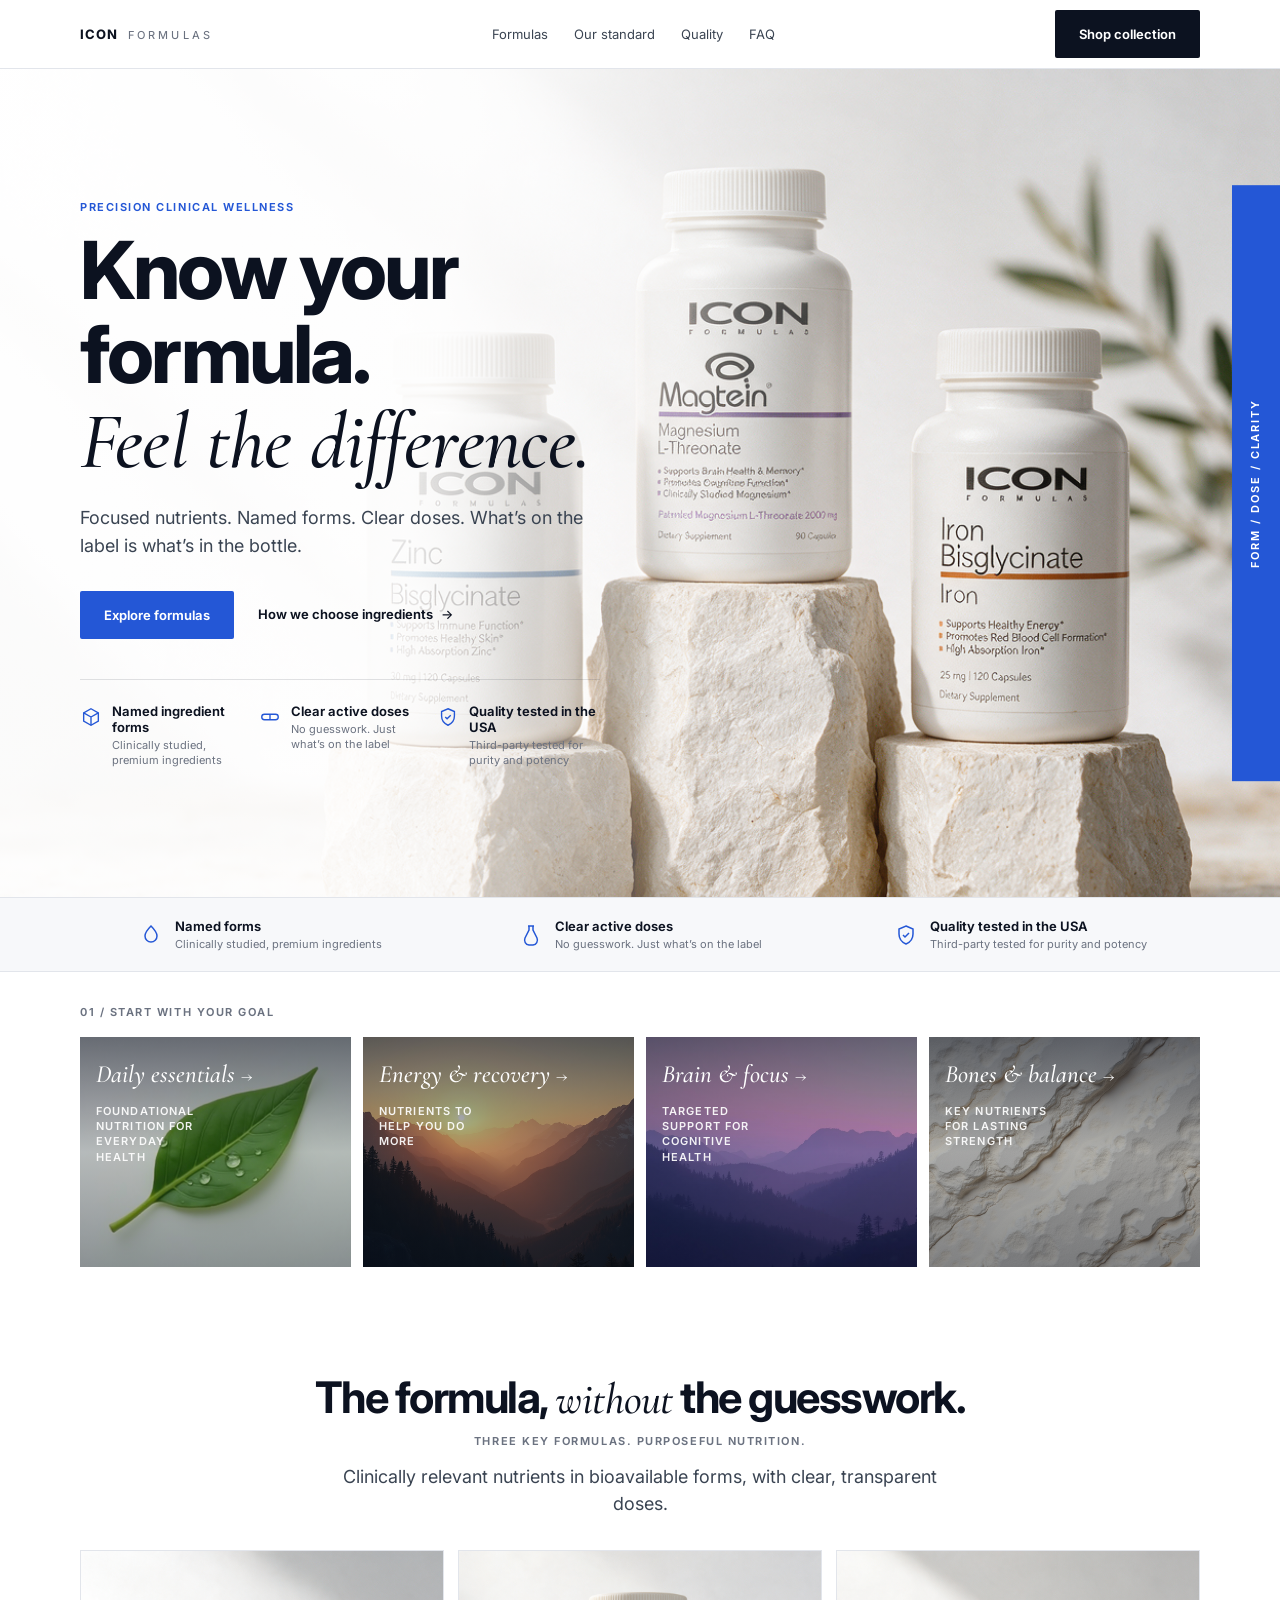
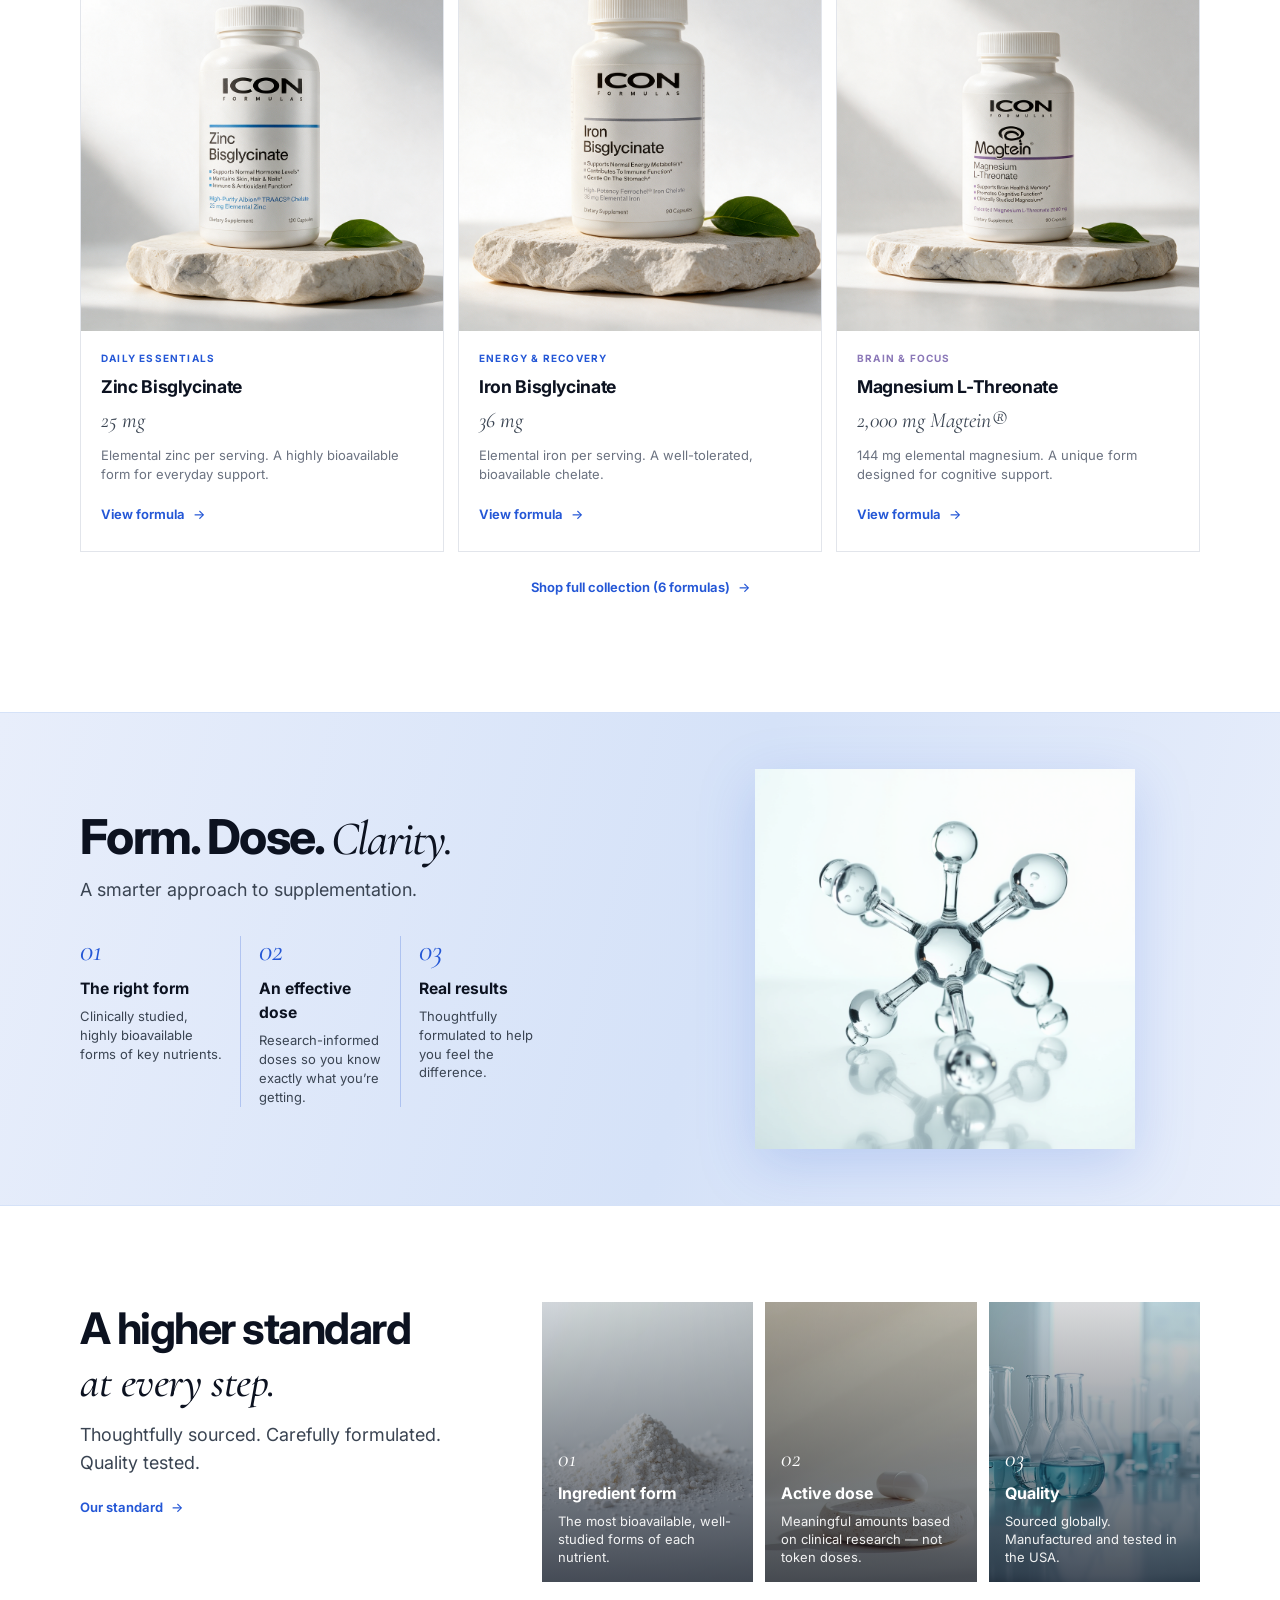
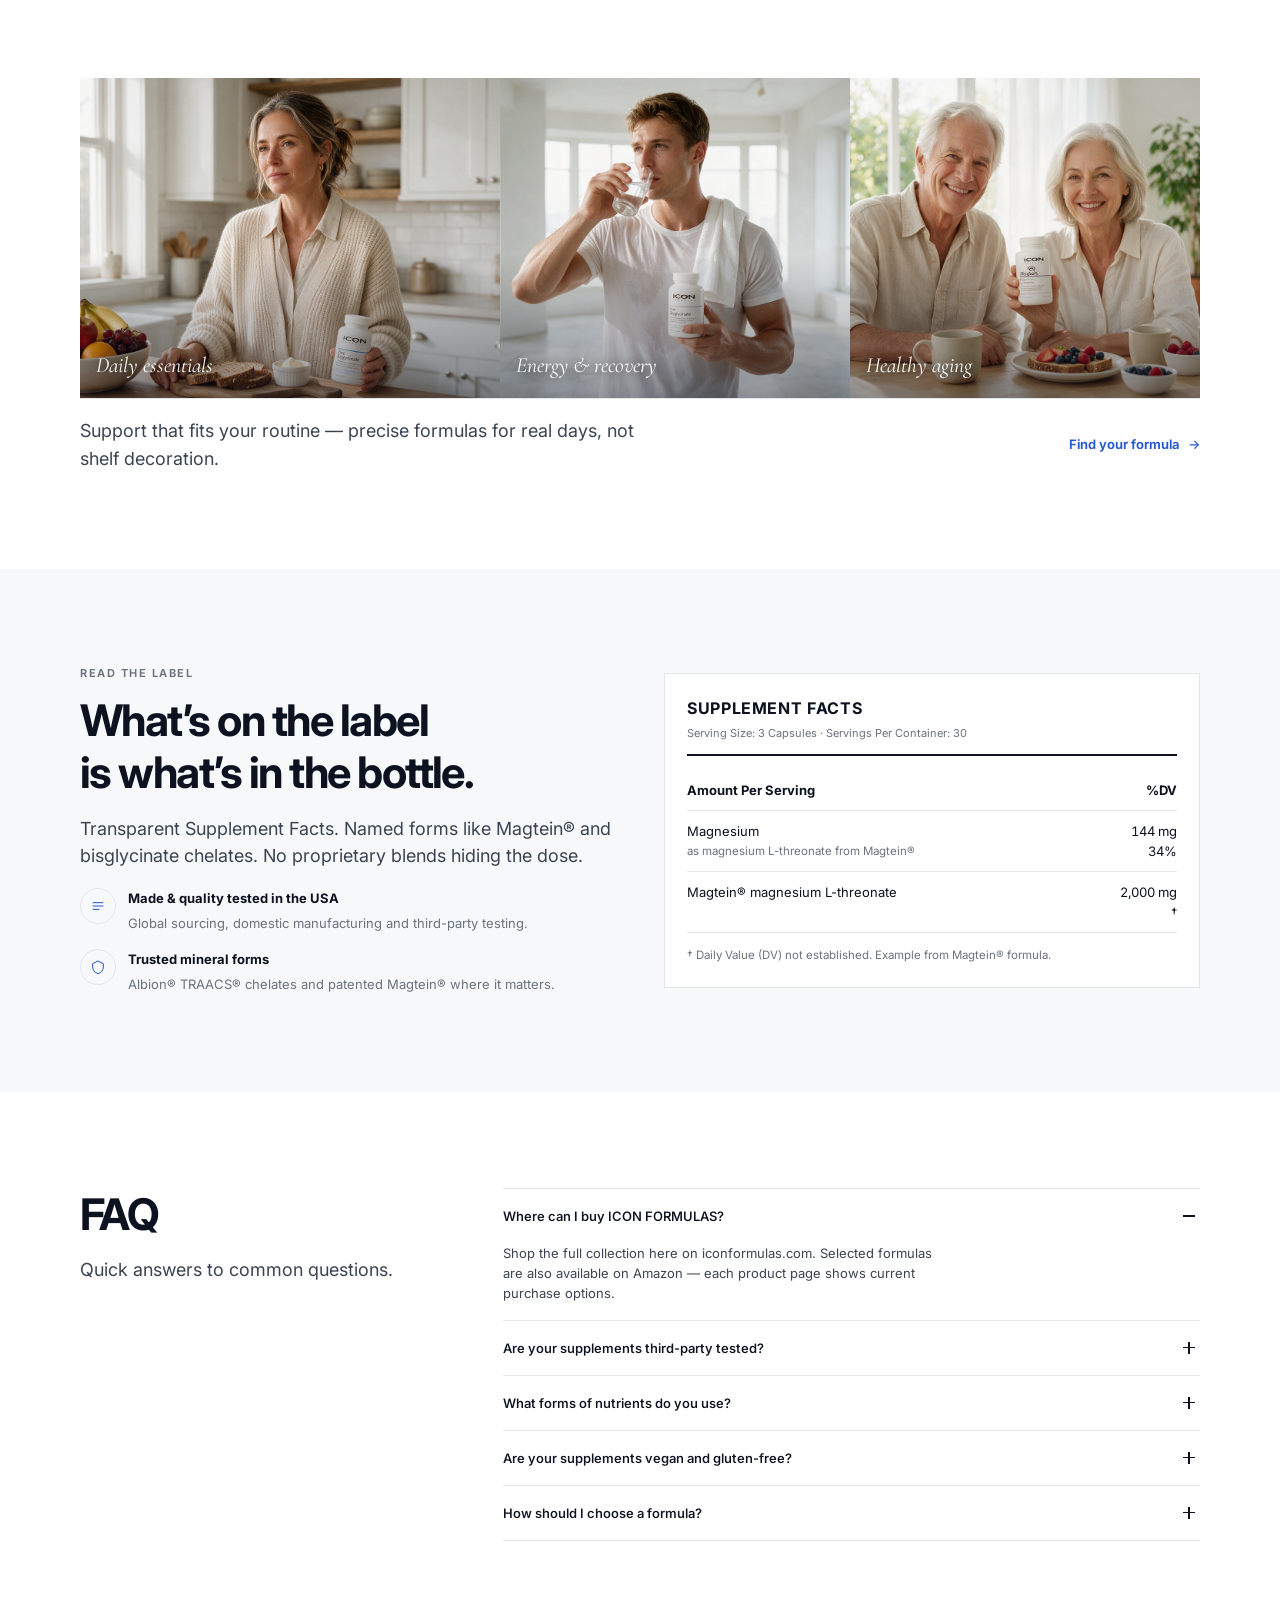
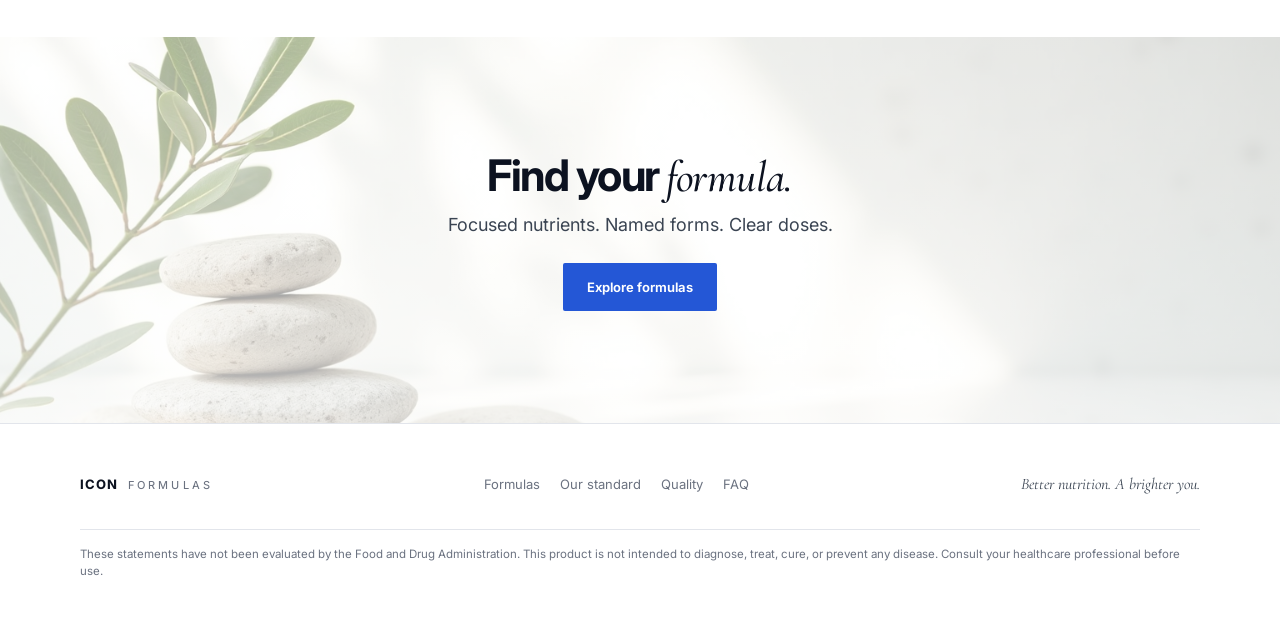
==== commit d20b0596: "Full-width hero, uniform zinc-style product cards, 3 lifestyle audiences Hero is full-bleed with cop" ====
--- a/index.html
+++ b/index.html
@@ -28,9 +28,10 @@
   </header>
 
   <main>
-    <!-- HERO: text left · full-bleed product scene right -->
+    <!-- HERO: full-bleed photo + copy overlay -->
     <section class="hero">
-      <div class="container hero-grid">
+      <img class="hero-scene" src="assets/gen/hero-products.png" alt="Zinc, Magtein and Iron Bisglycinate bottles on limestone" width="1248" height="832" />
+      <div class="hero-grid">
         <div class="hero-copy">
           <p class="eyebrow">Precision clinical wellness</p>
           <h1 class="display">Know your formula.<br /><em>Feel the difference.</em></h1>
@@ -63,11 +64,8 @@
             </div>
           </div>
         </div>
-        <div class="hero-visual">
-          <img class="hero-scene" src="assets/gen/hero-products.png" alt="Zinc, Magtein and Iron Bisglycinate bottles on limestone" width="1248" height="832" />
-          <div class="hero-badge">Form / Dose / Clarity</div>
-        </div>
-      </div>
+      </div>
+      <div class="hero-badge" aria-hidden="true">Form / Dose / Clarity</div>
     </section>
 
     <!-- Trust strip -->
@@ -256,16 +254,16 @@
       <div class="container">
         <div class="lifestyle">
           <figure>
-            <img src="assets/gen/life-with-product.png" alt="Woman holding Magtein bottle in bright kitchen" width="1248" height="832" />
-            <figcaption>Morning clarity</figcaption>
+            <img src="assets/gen/life-housewife.png" alt="Homemaker with Zinc bottle in family kitchen" width="1248" height="832" />
+            <figcaption>Daily essentials</figcaption>
           </figure>
           <figure>
-            <img src="assets/gen/life-man.png" alt="Man in healthy daily routine" width="1024" height="1024" />
-            <figcaption>Daily strength</figcaption>
+            <img src="assets/gen/life-athlete.png" alt="Athlete with Iron bottle after training" width="1248" height="832" />
+            <figcaption>Energy &amp; recovery</figcaption>
           </figure>
           <figure>
-            <img src="assets/gen/life-couple.png" alt="Couple preparing healthy breakfast" width="1536" height="1024" />
-            <figcaption>Shared routine</figcaption>
+            <img src="assets/gen/life-senior.png" alt="Active seniors with Magtein bottle at breakfast" width="1248" height="832" />
+            <figcaption>Healthy aging</figcaption>
           </figure>
         </div>
         <div class="lifestyle-note">
--- a/css/styles.css
+++ b/css/styles.css
@@ -318,25 +318,60 @@
 .link-arrow.dark:hover { border-bottom-color: var(--color-fg); }
 .link-arrow::after { content: "→"; font-weight: 500; }
 
-/* ========== Hero — photo-forward, product baked in ========== */
+/* ========== Hero — full-bleed photo + overlay copy ========== */
 .hero {
+  position: relative;
   border-bottom: 1px solid var(--color-border);
   overflow: hidden;
+  min-height: clamp(560px, 92vh, 860px);
+  display: grid;
+  align-items: stretch;
+  color: var(--color-fg);
+  isolation: isolate;
+}
+
+.hero-scene {
+  position: absolute;
+  inset: 0;
+  width: 100%;
+  height: 100%;
+  object-fit: cover;
+  object-position: 68% center;
+  z-index: -2;
+}
+
+.hero::before {
+  content: "";
+  position: absolute;
+  inset: 0;
+  background: linear-gradient(
+    100deg,
+    rgb(255 255 255 / 0.94) 0%,
+    rgb(255 255 255 / 0.88) 34%,
+    rgb(255 255 255 / 0.35) 52%,
+    rgb(255 255 255 / 0.05) 70%,
+    transparent 100%
+  );
+  z-index: -1;
 }
 
 .hero-grid {
   display: grid;
-  grid-template-columns: 0.9fr 1.1fr;
+  grid-template-columns: minmax(0, 560px) 1fr;
   gap: 0;
-  min-height: clamp(500px, 64vh, 680px);
-  align-items: stretch;
+  min-height: inherit;
+  align-items: center;
+  width: min(var(--max-width), 100% - var(--space-gutter) * 2);
+  margin-inline: auto;
+  padding: var(--space-12) 0;
 }
 
 .hero-copy {
   display: flex;
   flex-direction: column;
   justify-content: center;
-  padding: var(--space-12) clamp(var(--space-2), 2vw, var(--space-6)) var(--space-12) 0;
+  padding: var(--space-6) var(--space-6) var(--space-6) 0;
+  max-width: 34rem;
 }
 
 .hero-copy .display { margin-bottom: var(--space-5); }
@@ -355,7 +390,7 @@
   grid-template-columns: repeat(3, minmax(0, 1fr));
   gap: var(--space-4);
   padding-top: var(--space-6);
-  border-top: 1px solid var(--color-border);
+  border-top: 1px solid rgb(12 18 32 / 0.12);
 }
 
 .hero-proof-item {
@@ -385,26 +420,11 @@
   margin-top: 2px;
 }
 
-/* Full-bleed generated hero with real bottles — no CSS overlay */
-.hero-visual {
-  position: relative;
-  min-height: 420px;
-  background: var(--color-gray-100);
-  overflow: hidden;
-}
-
-.hero-visual > img.hero-scene {
-  width: 100%;
-  height: 100%;
-  object-fit: cover;
-  object-position: 62% center;
-}
-
 .hero-badge {
   position: absolute;
   right: 0;
-  top: 12%;
-  bottom: 12%;
+  top: 14%;
+  bottom: 14%;
   width: 48px;
   background: var(--color-primary);
   color: var(--color-on-primary);
@@ -417,6 +437,7 @@
   justify-content: center;
   writing-mode: vertical-rl;
   transform: rotate(180deg);
+  z-index: 2;
 }
 
 /* ========== Trust strip ========== */
@@ -1439,8 +1460,31 @@
     grid-template-columns: 1fr;
   }
 
-  .hero-grid { min-height: 0; }
-  .hero-visual { min-height: 380px; }
+  .hero-grid {
+    min-height: 0;
+  }
+
+  .hero {
+    min-height: 0;
+  }
+
+  .hero-scene {
+    position: relative;
+    height: min(52vw, 420px);
+    object-position: center;
+  }
+
+  .hero::before {
+    background: linear-gradient(180deg, rgb(255 255 255 / 0.2) 0%, rgb(255 255 255 / 0.92) 28%, rgb(255 255 255 / 0.98) 100%);
+  }
+
+  .hero-copy {
+    max-width: none;
+    padding: var(--space-8) 0 var(--space-10);
+  }
+
+  .hero-badge { display: none; }
+
   .section-head .lead { justify-self: start; }
 
   .product-grid,
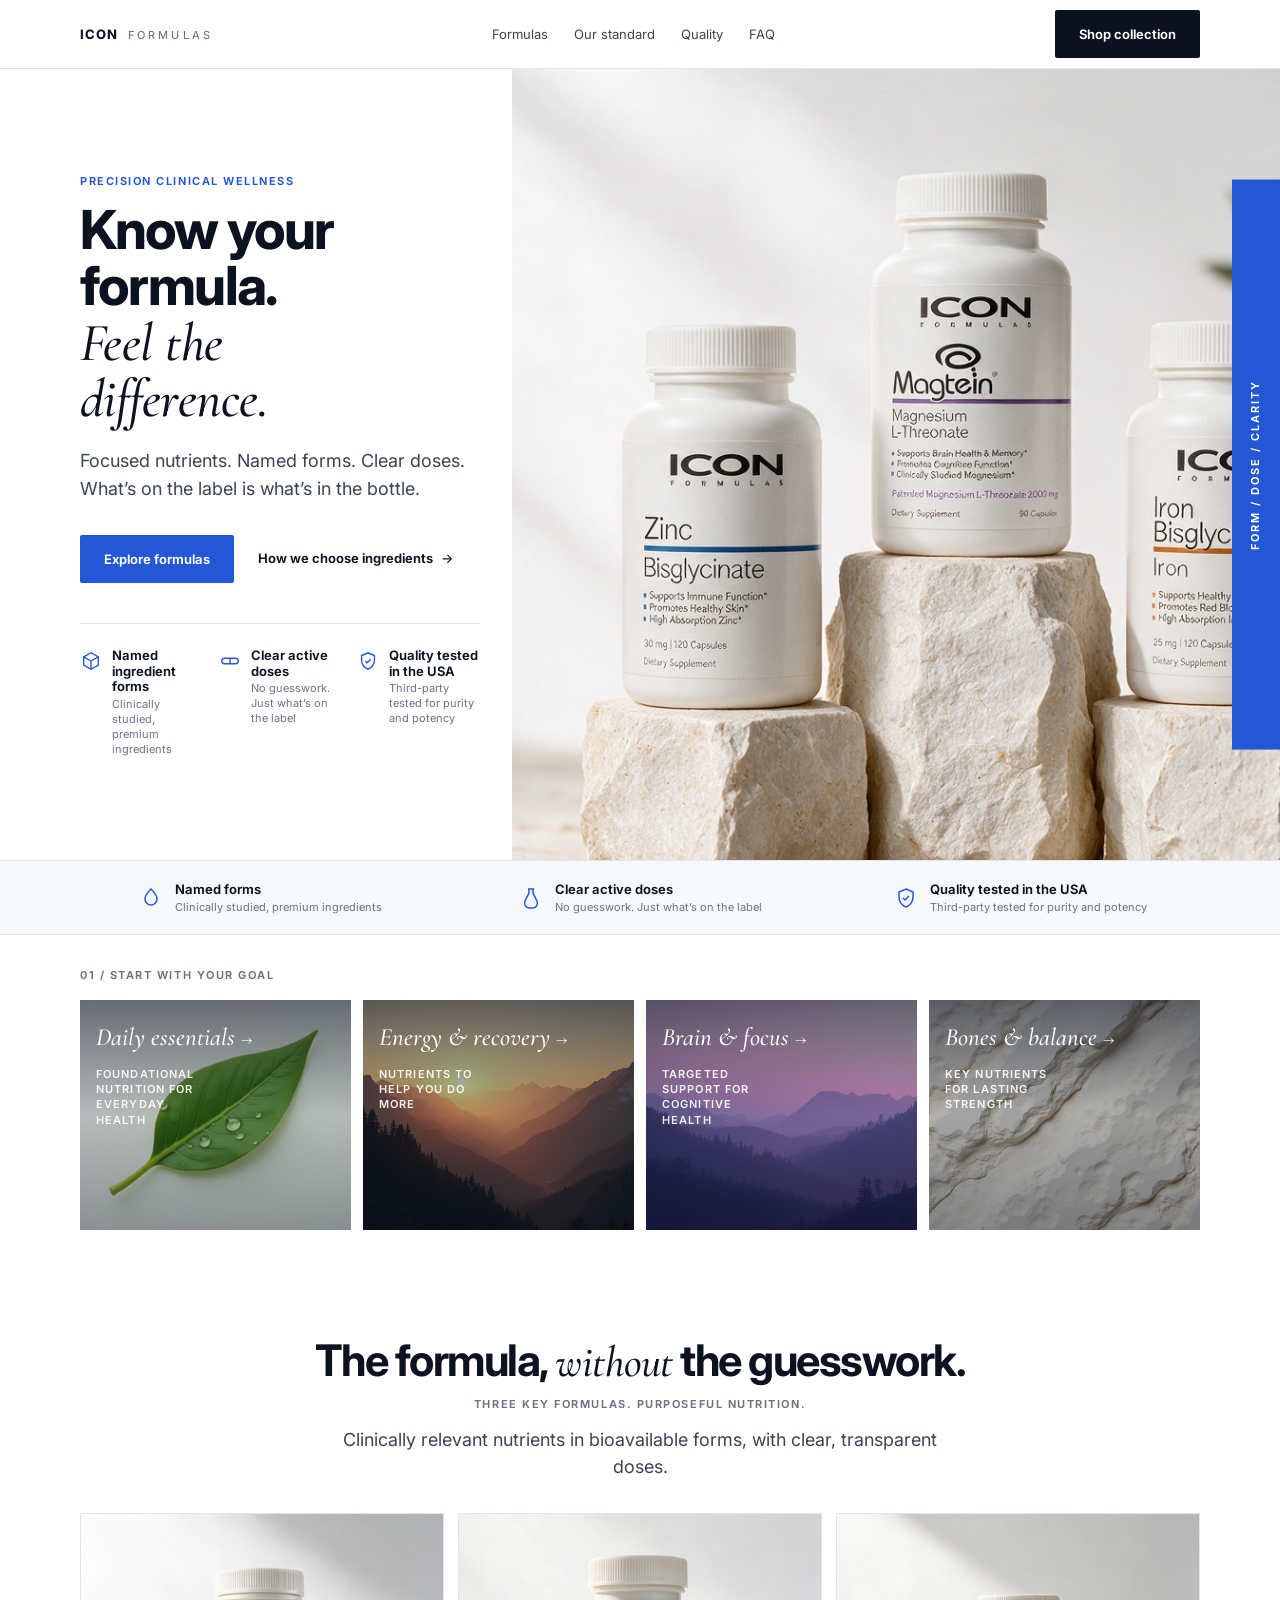
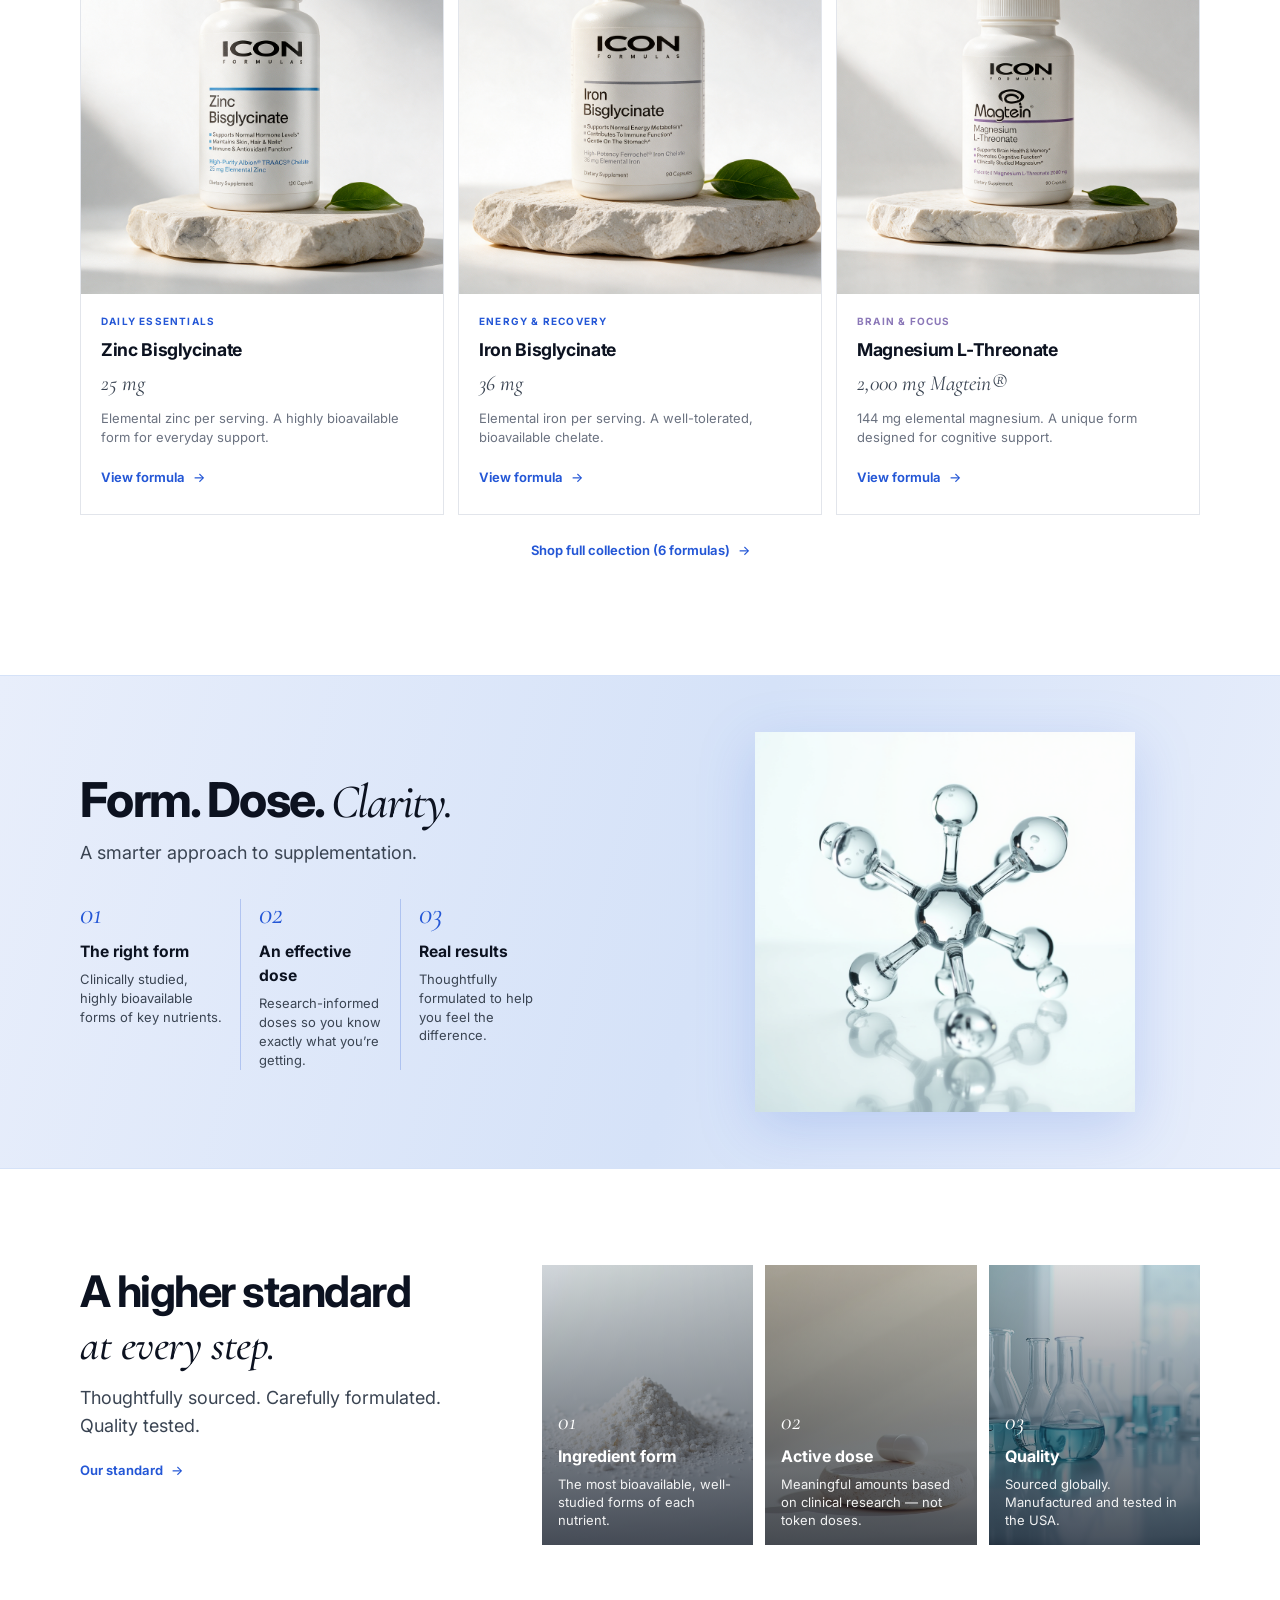
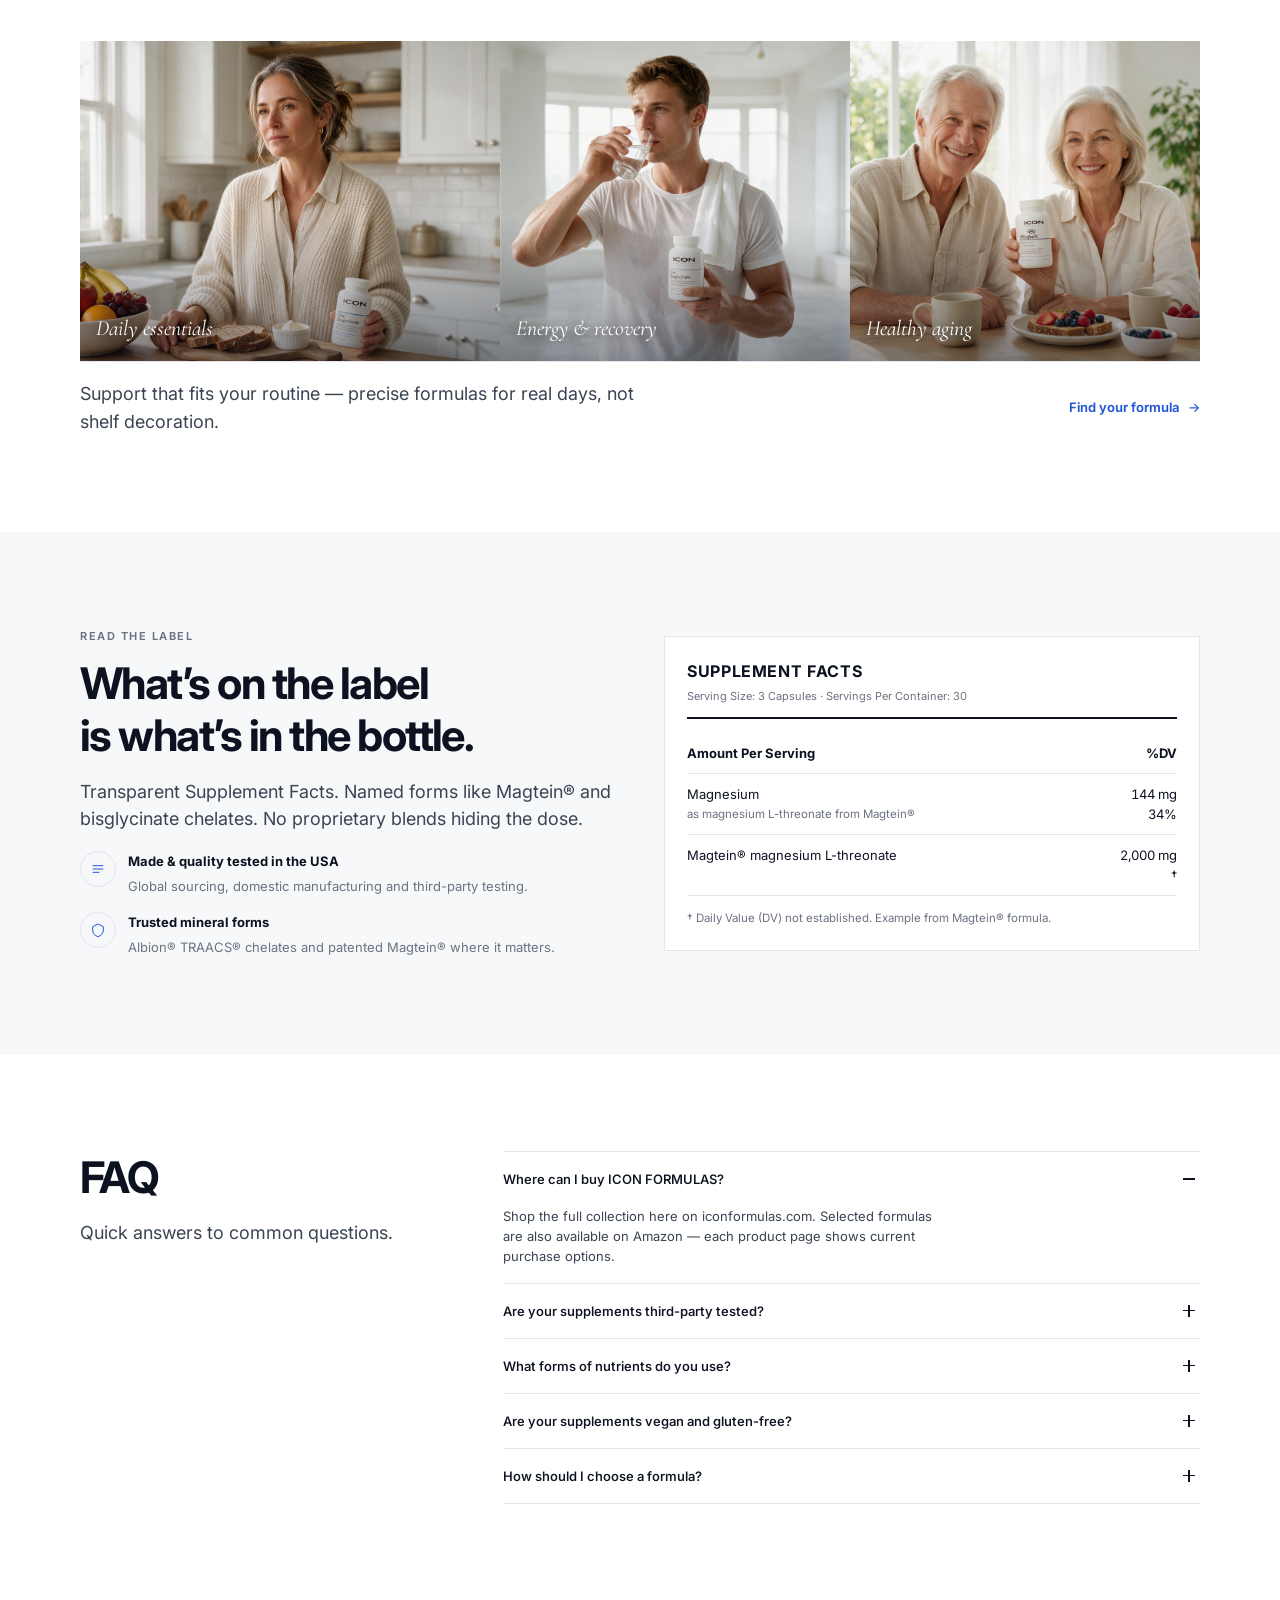
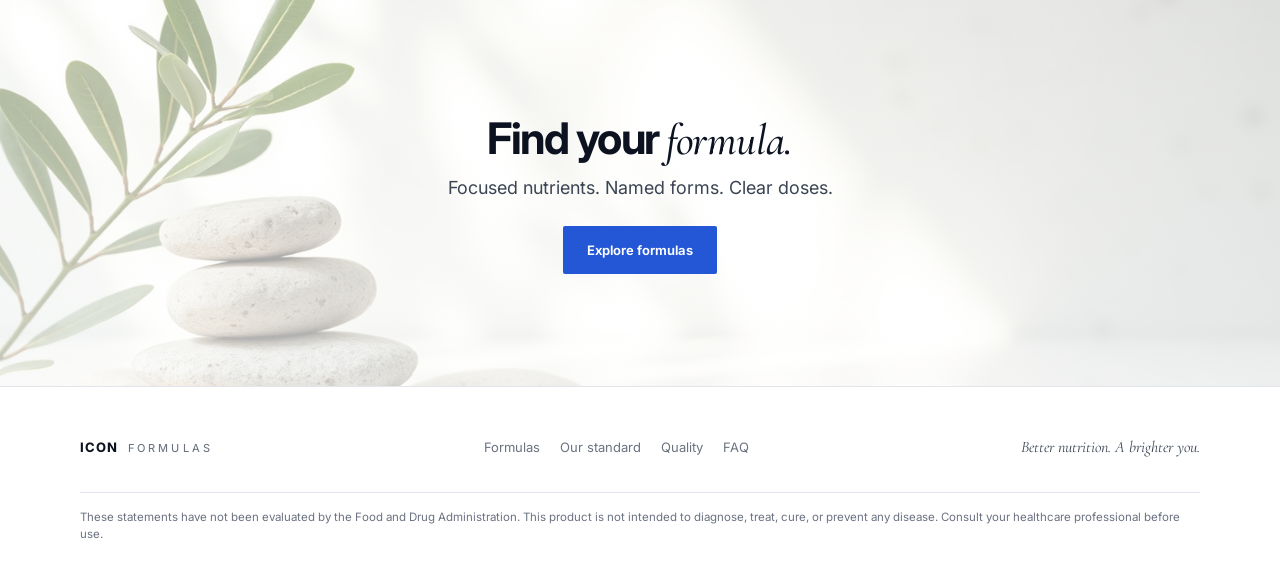
==== commit 936c04e9: "Hero split 2/5 text and 3/5 full-bleed product image" ====
--- a/index.html
+++ b/index.html
@@ -28,44 +28,44 @@
   </header>
 
   <main>
-    <!-- HERO: full-bleed photo + copy overlay -->
+    <!-- HERO: 2/5 text · 3/5 image to the edge -->
     <section class="hero">
-      <img class="hero-scene" src="assets/gen/hero-products.png" alt="Zinc, Magtein and Iron Bisglycinate bottles on limestone" width="1248" height="832" />
-      <div class="hero-grid">
-        <div class="hero-copy">
-          <p class="eyebrow">Precision clinical wellness</p>
-          <h1 class="display">Know your formula.<br /><em>Feel the difference.</em></h1>
-          <p class="lead">Focused nutrients. Named forms. Clear doses. What’s on the label is what’s in the bottle.</p>
-          <div class="hero-actions">
-            <a class="btn btn-primary" href="shop.html">Explore formulas</a>
-            <a class="link-arrow dark" href="#standard">How we choose ingredients</a>
-          </div>
-          <div class="hero-proof">
-            <div class="hero-proof-item">
-              <svg width="22" height="22" viewBox="0 0 24 24" fill="none" stroke="currentColor" stroke-width="1.5" aria-hidden="true"><path d="M12 3l8 4.5v9L12 21l-8-4.5v-9L12 3z"/><path d="M12 12l8-4.5M12 12v9M12 12L4 7.5"/></svg>
-              <div>
-                <strong>Named ingredient forms</strong>
-                <span>Clinically studied, premium ingredients</span>
-              </div>
-            </div>
-            <div class="hero-proof-item">
-              <svg width="22" height="22" viewBox="0 0 24 24" fill="none" stroke="currentColor" stroke-width="1.5" aria-hidden="true"><rect x="3" y="9" width="18" height="6" rx="3"/><path d="M12 9v6"/></svg>
-              <div>
-                <strong>Clear active doses</strong>
-                <span>No guesswork. Just what’s on the label</span>
-              </div>
-            </div>
-            <div class="hero-proof-item">
-              <svg width="22" height="22" viewBox="0 0 24 24" fill="none" stroke="currentColor" stroke-width="1.5" aria-hidden="true"><path d="M12 3l7 3v5c0 5-3.5 8.5-7 10-3.5-1.5-7-5-7-10V6l7-3z"/><path d="M9 12l2 2 4-4"/></svg>
-              <div>
-                <strong>Quality tested in the USA</strong>
-                <span>Third-party tested for purity and potency</span>
-              </div>
-            </div>
-          </div>
-        </div>
-      </div>
-      <div class="hero-badge" aria-hidden="true">Form / Dose / Clarity</div>
+      <div class="hero-copy">
+        <p class="eyebrow">Precision clinical wellness</p>
+        <h1 class="display">Know your formula.<br /><em>Feel the difference.</em></h1>
+        <p class="lead">Focused nutrients. Named forms. Clear doses. What’s on the label is what’s in the bottle.</p>
+        <div class="hero-actions">
+          <a class="btn btn-primary" href="shop.html">Explore formulas</a>
+          <a class="link-arrow dark" href="#standard">How we choose ingredients</a>
+        </div>
+        <div class="hero-proof">
+          <div class="hero-proof-item">
+            <svg width="22" height="22" viewBox="0 0 24 24" fill="none" stroke="currentColor" stroke-width="1.5" aria-hidden="true"><path d="M12 3l8 4.5v9L12 21l-8-4.5v-9L12 3z"/><path d="M12 12l8-4.5M12 12v9M12 12L4 7.5"/></svg>
+            <div>
+              <strong>Named ingredient forms</strong>
+              <span>Clinically studied, premium ingredients</span>
+            </div>
+          </div>
+          <div class="hero-proof-item">
+            <svg width="22" height="22" viewBox="0 0 24 24" fill="none" stroke="currentColor" stroke-width="1.5" aria-hidden="true"><rect x="3" y="9" width="18" height="6" rx="3"/><path d="M12 9v6"/></svg>
+            <div>
+              <strong>Clear active doses</strong>
+              <span>No guesswork. Just what’s on the label</span>
+            </div>
+          </div>
+          <div class="hero-proof-item">
+            <svg width="22" height="22" viewBox="0 0 24 24" fill="none" stroke="currentColor" stroke-width="1.5" aria-hidden="true"><path d="M12 3l7 3v5c0 5-3.5 8.5-7 10-3.5-1.5-7-5-7-10V6l7-3z"/><path d="M9 12l2 2 4-4"/></svg>
+            <div>
+              <strong>Quality tested in the USA</strong>
+              <span>Third-party tested for purity and potency</span>
+            </div>
+          </div>
+        </div>
+      </div>
+      <div class="hero-visual">
+        <img class="hero-scene" src="assets/gen/hero-products.png" alt="Zinc, Magtein and Iron Bisglycinate bottles on limestone" width="1248" height="832" />
+        <div class="hero-badge" aria-hidden="true">Form / Dose / Clarity</div>
+      </div>
     </section>
 
     <!-- Trust strip -->
--- a/css/styles.css
+++ b/css/styles.css
@@ -318,16 +318,62 @@
 .link-arrow.dark:hover { border-bottom-color: var(--color-fg); }
 .link-arrow::after { content: "→"; font-weight: 500; }
 
-/* ========== Hero — full-bleed photo + overlay copy ========== */
+/* ========== Hero — 2/5 text · 3/5 full-bleed image ========== */
 .hero {
   position: relative;
   border-bottom: 1px solid var(--color-border);
   overflow: hidden;
-  min-height: clamp(560px, 92vh, 860px);
-  display: grid;
-  align-items: stretch;
+  display: grid;
+  grid-template-columns: minmax(0, 2fr) minmax(0, 3fr);
+  min-height: clamp(560px, 88vh, 820px);
   color: var(--color-fg);
-  isolation: isolate;
+  background: var(--color-bg);
+}
+
+.hero-copy {
+  display: flex;
+  flex-direction: column;
+  justify-content: center;
+  padding-top: clamp(2.5rem, 5vw, 4.5rem);
+  padding-bottom: clamp(2.5rem, 5vw, 4.5rem);
+  padding-right: clamp(1.25rem, 2.5vw, 2.5rem);
+  padding-left: max(var(--space-gutter), calc((100vw - var(--max-width)) / 2));
+  max-width: none;
+}
+
+.hero-copy .display {
+  margin-bottom: var(--space-5);
+  font-size: clamp(2.35rem, 4.2vw, 3.65rem);
+  max-width: 11ch;
+}
+
+.hero-copy .display em {
+  display: inline-block;
+  max-width: 14ch;
+}
+.hero-copy .lead { margin-bottom: var(--space-8); }
+
+.hero-actions {
+  display: flex;
+  flex-wrap: wrap;
+  gap: var(--space-4) var(--space-6);
+  align-items: center;
+  margin-bottom: var(--space-10);
+}
+
+.hero-proof {
+  display: grid;
+  grid-template-columns: repeat(3, minmax(0, 1fr));
+  gap: var(--space-4);
+  padding-top: var(--space-6);
+  border-top: 1px solid var(--color-border);
+}
+
+.hero-visual {
+  position: relative;
+  min-height: 100%;
+  overflow: hidden;
+  background: var(--color-gray-100);
 }
 
 .hero-scene {
@@ -336,88 +382,7 @@
   width: 100%;
   height: 100%;
   object-fit: cover;
-  object-position: 68% center;
-  z-index: -2;
-}
-
-.hero::before {
-  content: "";
-  position: absolute;
-  inset: 0;
-  background: linear-gradient(
-    100deg,
-    rgb(255 255 255 / 0.94) 0%,
-    rgb(255 255 255 / 0.88) 34%,
-    rgb(255 255 255 / 0.35) 52%,
-    rgb(255 255 255 / 0.05) 70%,
-    transparent 100%
-  );
-  z-index: -1;
-}
-
-.hero-grid {
-  display: grid;
-  grid-template-columns: minmax(0, 560px) 1fr;
-  gap: 0;
-  min-height: inherit;
-  align-items: center;
-  width: min(var(--max-width), 100% - var(--space-gutter) * 2);
-  margin-inline: auto;
-  padding: var(--space-12) 0;
-}
-
-.hero-copy {
-  display: flex;
-  flex-direction: column;
-  justify-content: center;
-  padding: var(--space-6) var(--space-6) var(--space-6) 0;
-  max-width: 34rem;
-}
-
-.hero-copy .display { margin-bottom: var(--space-5); }
-.hero-copy .lead { margin-bottom: var(--space-8); }
-
-.hero-actions {
-  display: flex;
-  flex-wrap: wrap;
-  gap: var(--space-4) var(--space-6);
-  align-items: center;
-  margin-bottom: var(--space-10);
-}
-
-.hero-proof {
-  display: grid;
-  grid-template-columns: repeat(3, minmax(0, 1fr));
-  gap: var(--space-4);
-  padding-top: var(--space-6);
-  border-top: 1px solid rgb(12 18 32 / 0.12);
-}
-
-.hero-proof-item {
-  display: flex;
-  gap: 10px;
-  align-items: flex-start;
-}
-
-.hero-proof-item svg {
-  flex-shrink: 0;
-  margin-top: 2px;
-  color: var(--color-primary);
-}
-
-.hero-proof-item strong {
-  display: block;
-  font-size: var(--text-sm);
-  font-weight: 650;
-  line-height: var(--leading-snug);
-}
-
-.hero-proof-item span {
-  display: block;
-  font-size: var(--text-xs);
-  color: var(--color-fg-muted);
-  line-height: 1.35;
-  margin-top: 2px;
+  object-position: 55% center;
 }
 
 .hero-badge {
@@ -440,6 +405,53 @@
   z-index: 2;
 }
 
+.hero-proof-item {
+  display: flex;
+  gap: 10px;
+  align-items: flex-start;
+}
+
+.hero-proof-item svg {
+  flex-shrink: 0;
+  margin-top: 2px;
+  color: var(--color-primary);
+}
+
+.hero-proof-item strong {
+  display: block;
+  font-size: var(--text-sm);
+  font-weight: 650;
+  line-height: var(--leading-snug);
+}
+
+.hero-proof-item span {
+  display: block;
+  font-size: var(--text-xs);
+  color: var(--color-fg-muted);
+  line-height: 1.35;
+  margin-top: 2px;
+}
+
+.hero-badge {
+  position: absolute;
+  right: 0;
+  top: 14%;
+  bottom: 14%;
+  width: 48px;
+  background: var(--color-primary);
+  color: var(--color-on-primary);
+  font-size: var(--text-xs);
+  font-weight: 650;
+  letter-spacing: 0.18em;
+  text-transform: uppercase;
+  display: flex;
+  align-items: center;
+  justify-content: center;
+  writing-mode: vertical-rl;
+  transform: rotate(180deg);
+  z-index: 2;
+}
+
 /* ========== Trust strip ========== */
 .trust-strip {
   border-bottom: 1px solid var(--color-border);
@@ -1448,7 +1460,28 @@
 
 /* ========== Responsive ========== */
 @media (max-width: 980px) {
-  .hero-grid,
+  .hero {
+    grid-template-columns: 1fr;
+    min-height: 0;
+  }
+
+  .hero-copy {
+    padding: var(--space-8) var(--space-gutter) var(--space-6);
+    order: 2;
+  }
+
+  .hero-visual {
+    order: 1;
+    min-height: min(58vw, 420px);
+    height: min(58vw, 420px);
+  }
+
+  .hero-scene {
+    object-position: center;
+  }
+
+  .hero-badge { display: none; }
+
   .section-head,
   .method-grid,
   .standard-grid,
@@ -1459,31 +1492,6 @@
   .pdp-facts {
     grid-template-columns: 1fr;
   }
-
-  .hero-grid {
-    min-height: 0;
-  }
-
-  .hero {
-    min-height: 0;
-  }
-
-  .hero-scene {
-    position: relative;
-    height: min(52vw, 420px);
-    object-position: center;
-  }
-
-  .hero::before {
-    background: linear-gradient(180deg, rgb(255 255 255 / 0.2) 0%, rgb(255 255 255 / 0.92) 28%, rgb(255 255 255 / 0.98) 100%);
-  }
-
-  .hero-copy {
-    max-width: none;
-    padding: var(--space-8) 0 var(--space-10);
-  }
-
-  .hero-badge { display: none; }
 
   .section-head .lead { justify-self: start; }
 
